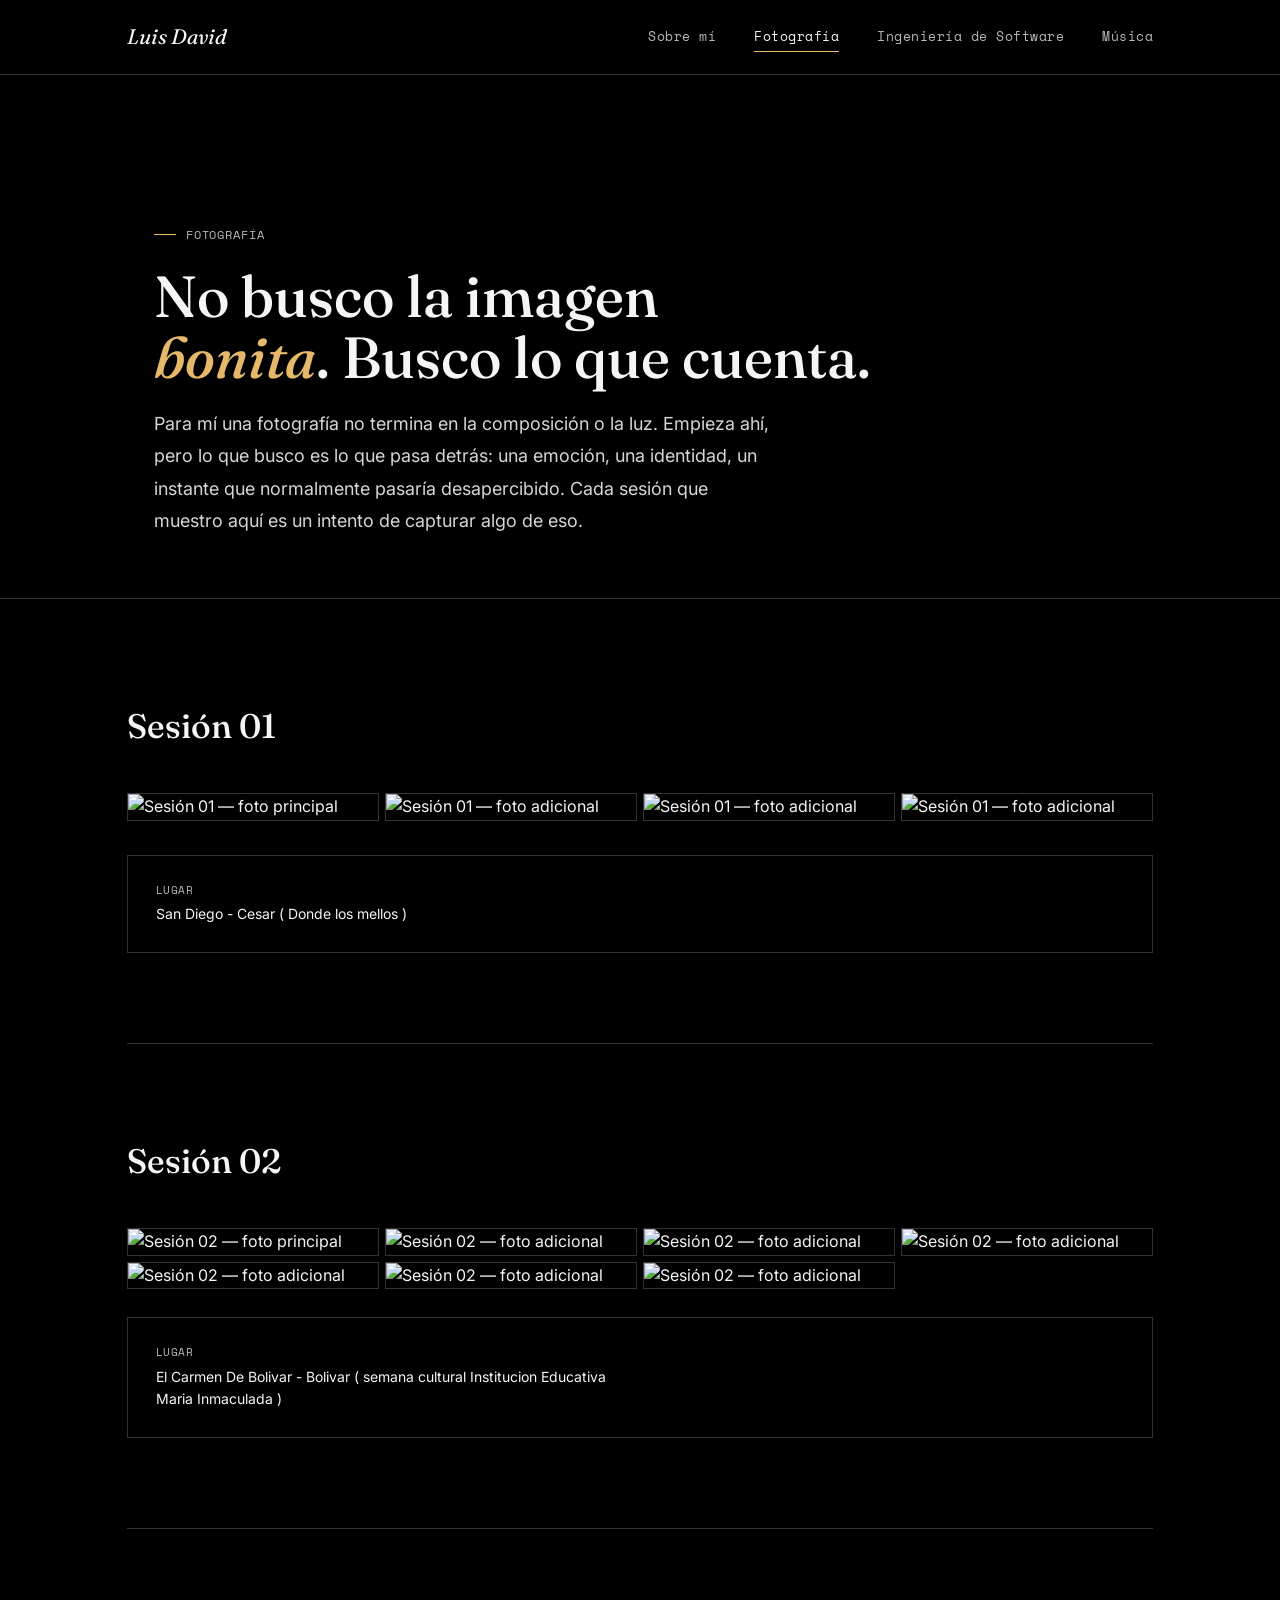
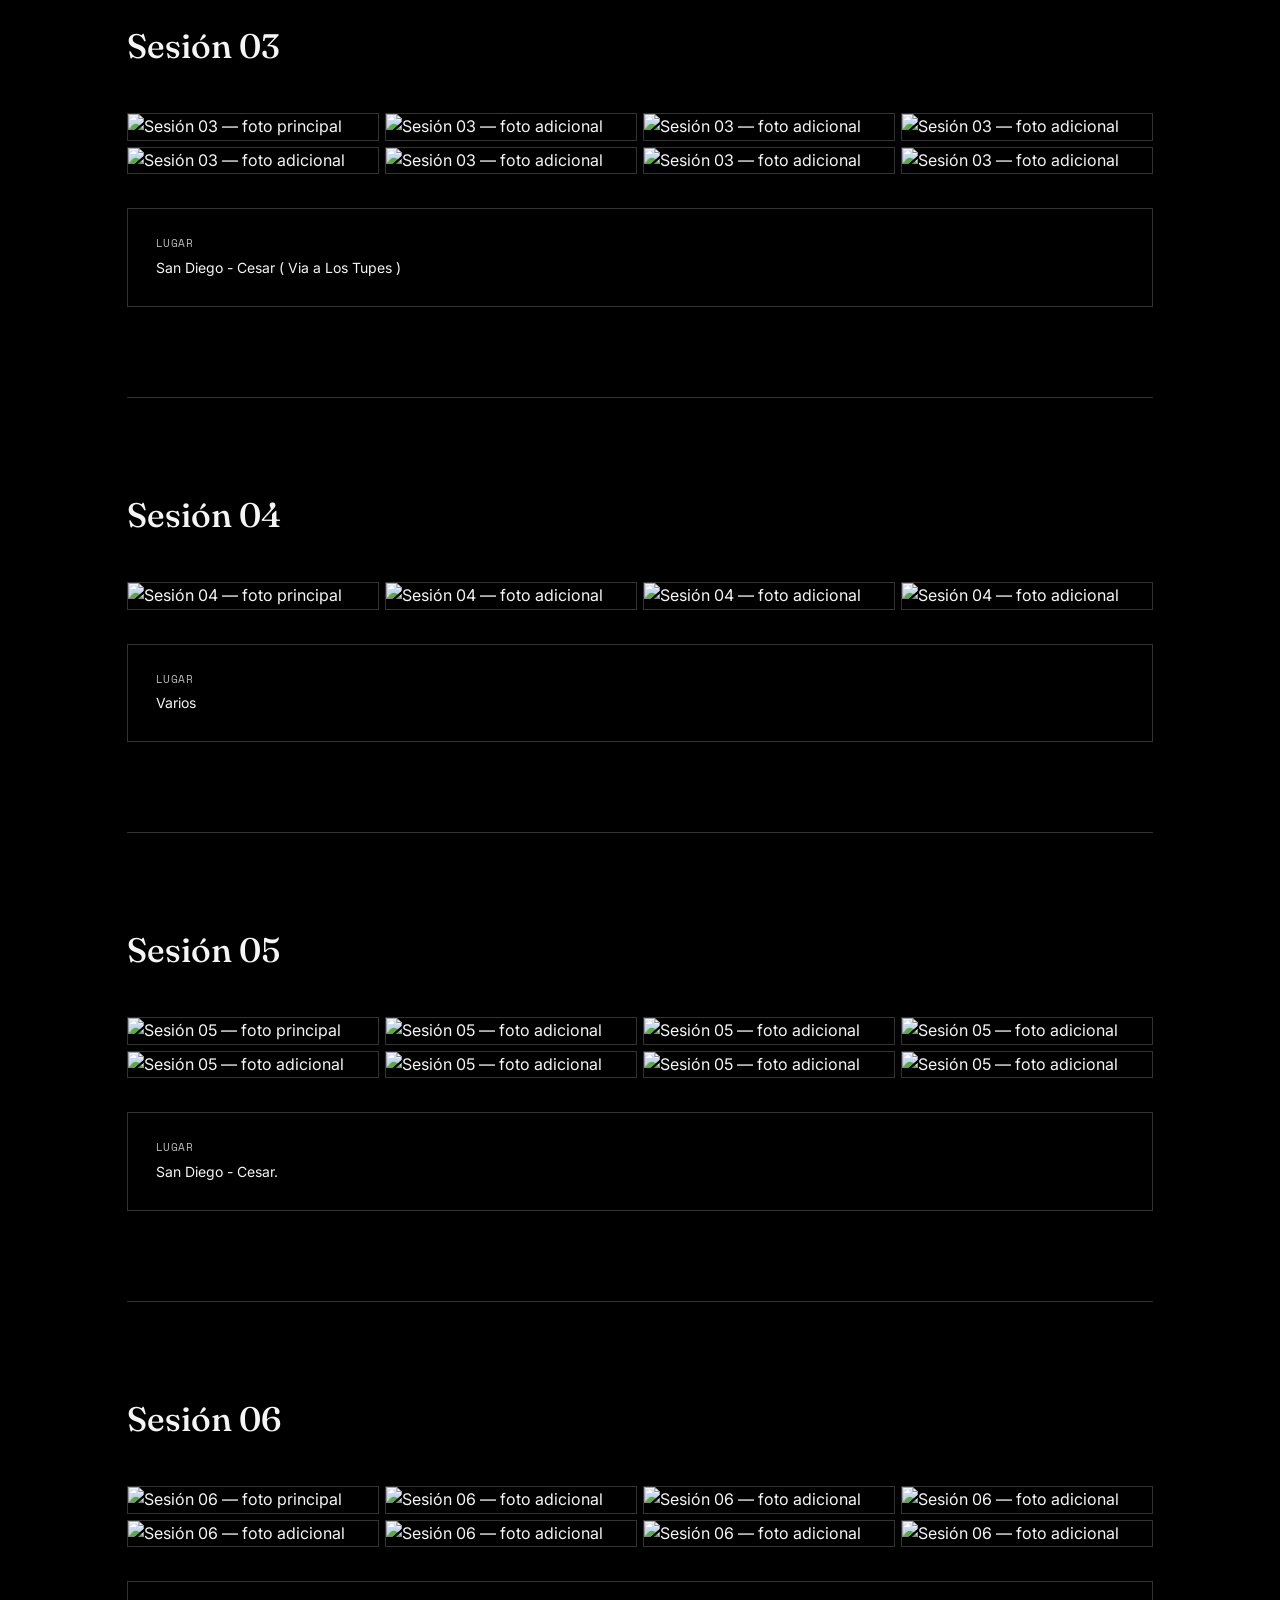
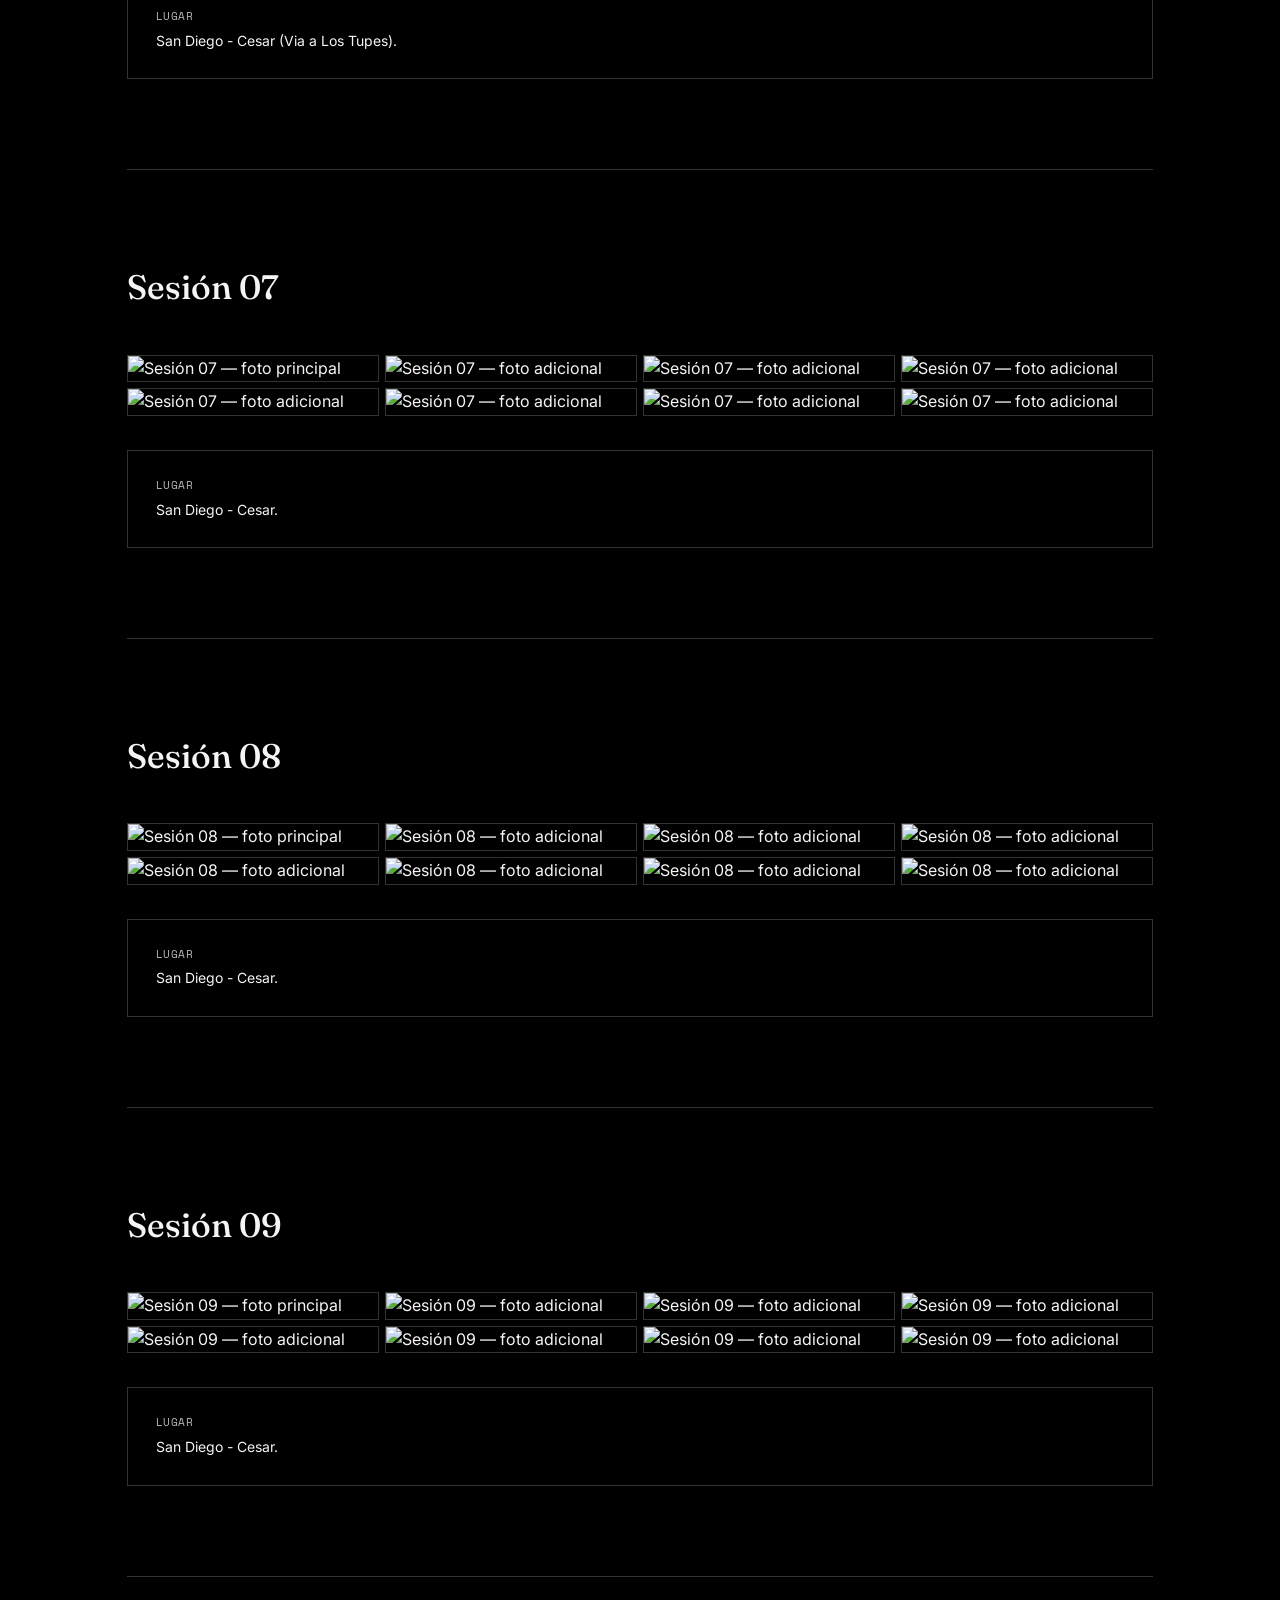
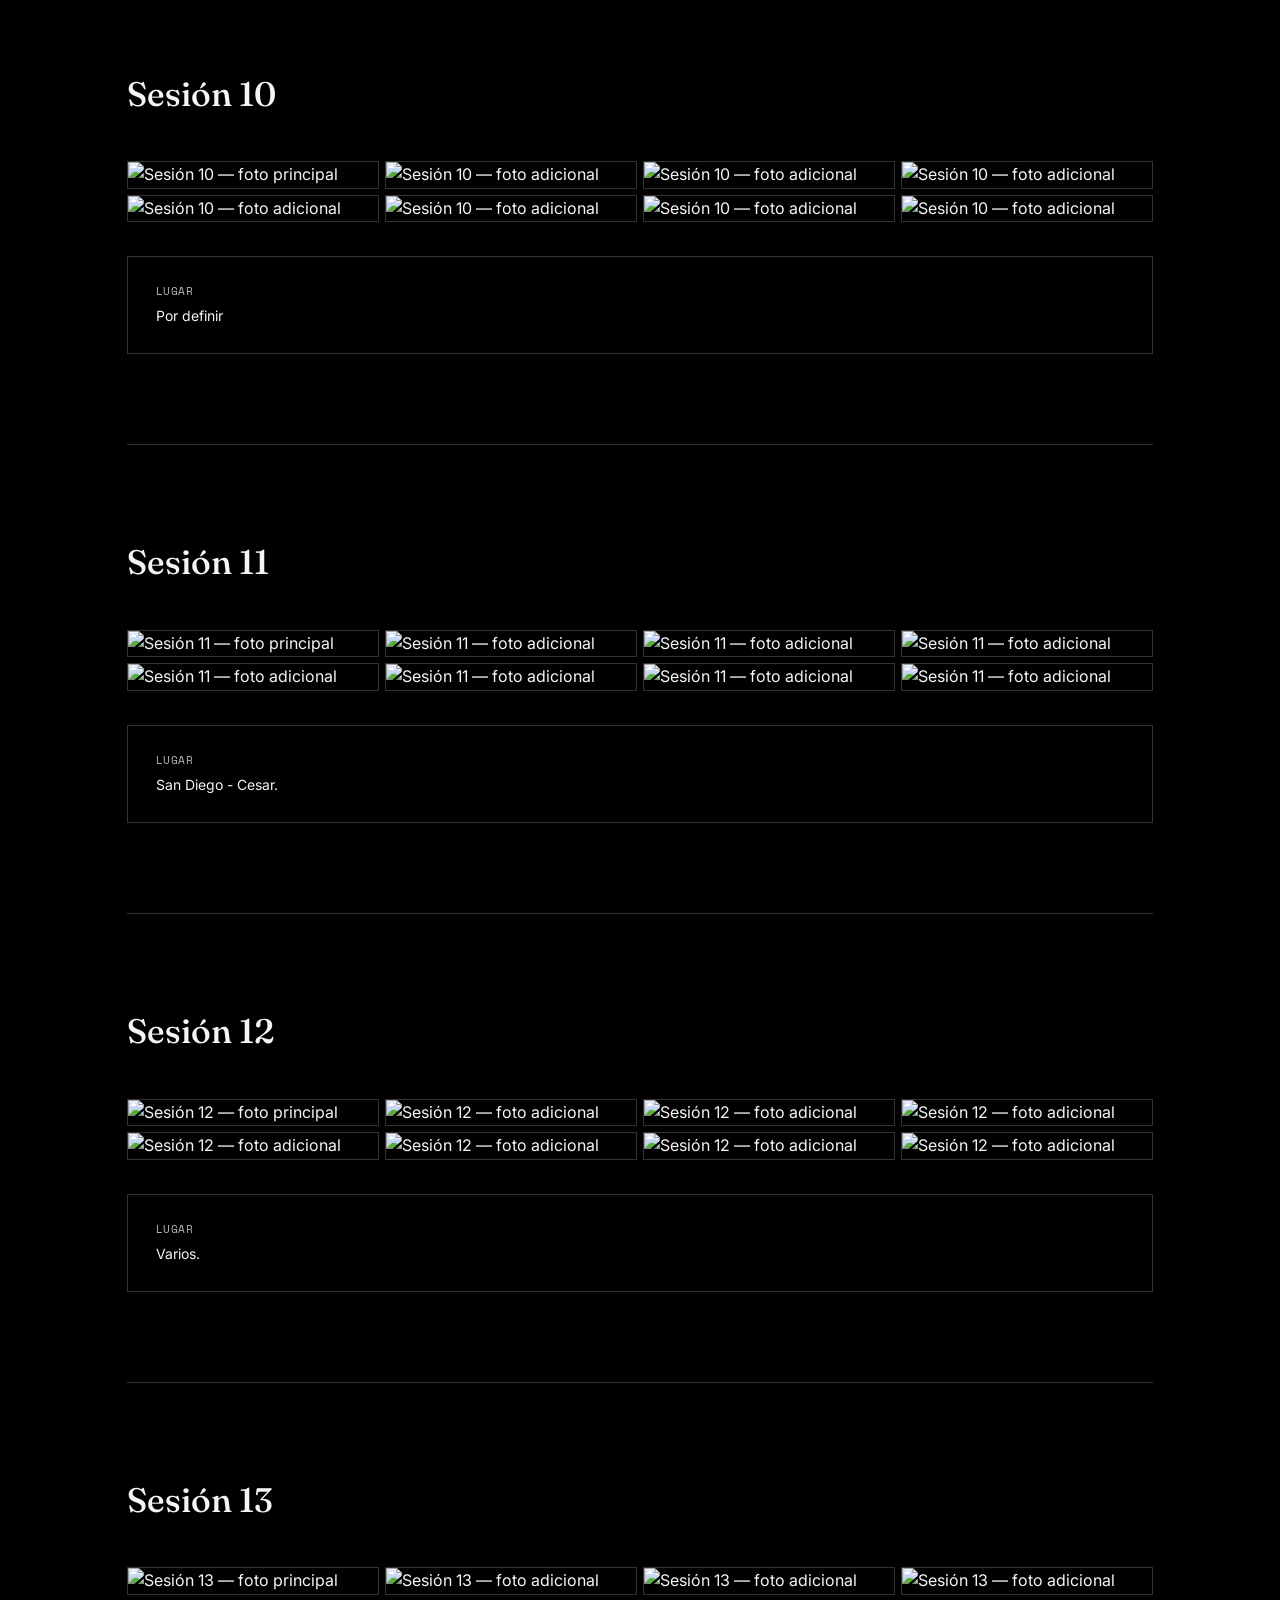
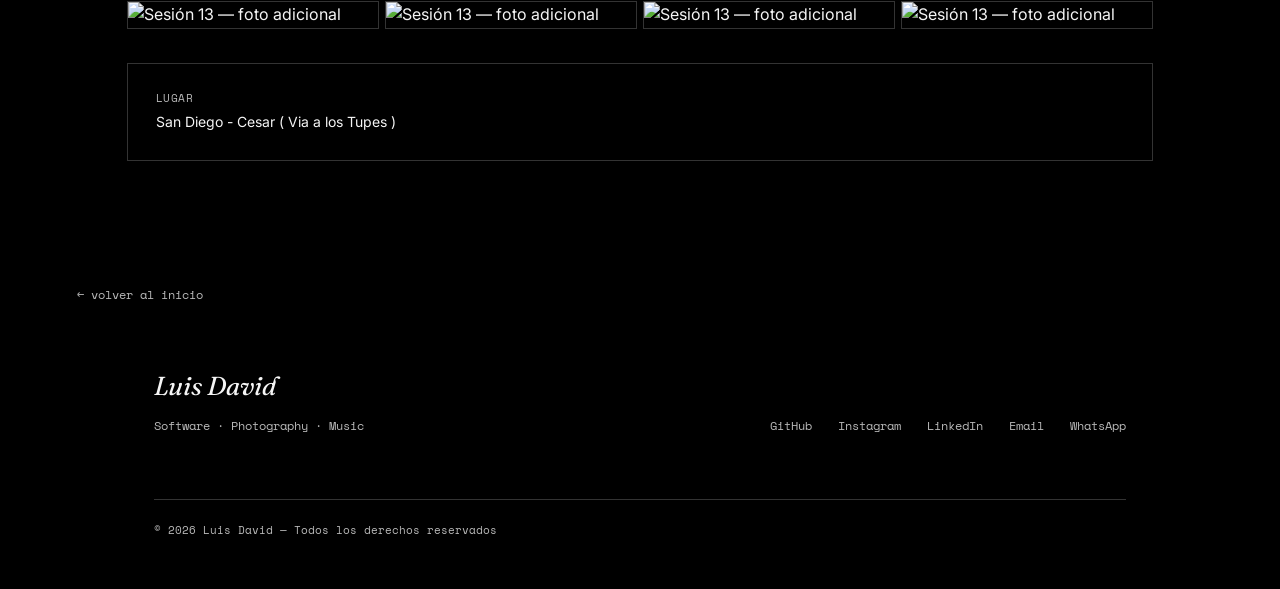
==== pages/fotografia.html @ 8bf021c1 "Add files via upload" ====
<!DOCTYPE html>
<html lang="es">

<head>
  <meta charset="UTF-8">
  <meta name="viewport" content="width=device-width, initial-scale=1.0">
  <title>Fotografía — Luis David</title>
  <link rel="preconnect" href="https://fonts.googleapis.com">
  <link rel="preconnect" href="https://fonts.gstatic.com" crossorigin>
  <link
    href="https://fonts.googleapis.com/css2?family=Fraunces:ital,opsz,wght@0,9..144,400;0,9..144,500;1,9..144,500;1,9..144,600&family=Inter:wght@300;400;500;600&family=Space+Mono:wght@400;700&display=swap"
    rel="stylesheet">
  <link rel="stylesheet" href="../styles/main.css">
</head>

<body>

  <nav class="site-nav">
    <div class="wrap">
      <a href="../index.html" class="brand">Luis David</a>
      <ul class="nav-links">
        <li><a href="sobre-mi.html">Sobre mí</a></li>
        <li><a href="fotografia.html" aria-current="page">Fotografía</a></li>
        <li><a href="ingenieria.html">Ingeniería de Software</a></li>
        <li><a href="musica.html">Música</a></li>
      </ul>
      <button class="nav-toggle" aria-label="Abrir menú" aria-expanded="false">
        <span></span><span></span><span></span>
      </button>
    </div>
  </nav>

  <header class="page-head">
    <div class="wrap">
      <div class="eyebrow">Fotografía</div>
      <h1>No busco la imagen<br><em class="accent">bonita</em>. Busco lo que cuenta.</h1>
      <!-- CAMBIAR TEXTO INTRODUCTORIO si quieres ajustar el tono -->
      <p class="lead">
        Para mí una fotografía no termina en la composición o la luz. Empieza ahí, pero
        lo que busco es lo que pasa detrás: una emoción, una identidad, un instante
        que normalmente pasaría desapercibido. Cada sesión que muestro aquí es un intento
        de capturar algo de eso.
      </p>
    </div>
  </header>

  <section class="wrap" style="padding-top:10px;">

    <div class="session reveal" id="sesion-01">
      <div class="session-head">
        <h3><!-- [CAMBIAR TÍTULO] -->Sesión 01</h3>
      </div>
      <div class="session-media">
        <img src="../assets/fotografia/sesion-01/4.jpg" alt="Sesión 01 — foto principal">
        <img src="../assets/fotografia/sesion-01/1.jpg" alt="Sesión 01 — foto adicional">
        <img src="../assets/fotografia/sesion-01/2.jpg" alt="Sesión 01 — foto adicional">
        <img src="../assets/fotografia/sesion-01/3.jpg" alt="Sesión 01 — foto adicional">

      </div>
      <div class="meta-card">

        <div class="field">
          <div class="k">Lugar</div>
          <div class="v">San Diego - Cesar ( Donde los mellos )</div>
        </div>
        <div class="field full">
          <div class="k">Concepto</div>
          <div class="v">Una propuesta visual que transmite frescura, sabor y una experiencia auténtica. La modelo
            disfruta de una michelada, convirtiendo el producto en el protagonista de un momento espontáneo y lleno de
            actitud. A través de la expresión, la ambientación y los detalles del vaso, se busca despertar el deseo de
            probar, resaltando la textura, el color y la sensación refrescante de la bebida.</div>
        </div>

        <div class="field full">
          <div class="k">Lo que captura</div>
          <div class="v"><!-- [ESCRIBIR AQUÍ QUÉ CAPTURA LA FOTOGRAFÍA] -->Por escribir.</div>
        </div>
      </div>
    </div>

    <!-- SESIÓN 02 -->
    <div class="session reveal" id="sesion-02">
      <div class="session-head">
        <h3><!-- [CAMBIAR TÍTULO] -->Sesión 02</h3>
      </div>
      <div class="session-media">
        <img src="../assets/fotografia/sesion-02/4.jpg" alt="Sesión 02 — foto principal">
        <img src="../assets/fotografia/sesion-02/1.jpg" alt="Sesión 02 — foto adicional">
        <img src="../assets/fotografia/sesion-02/2.jpg" alt="Sesión 02 — foto adicional">
        <img src="../assets/fotografia/sesion-02/3.jpg" alt="Sesión 02 — foto adicional">
        <img src="../assets/fotografia/sesion-02/5.jpg" alt="Sesión 02 — foto adicional">
        <img src="../assets/fotografia/sesion-02/6.jpg" alt="Sesión 02 — foto adicional">
        <img src="../assets/fotografia/sesion-02/7.jpg" alt="Sesión 02 — foto adicional">

      </div>
      <div class="meta-card">
        <div class="field">
          <div class="k">Fecha</div>
          <div class="v">Por definir</div>
        </div>
        <div class="field">
          <div class="k">Lugar</div>
          <div class="v">El Carmen De Bolivar - Bolivar ( semana cultural Institucion Educativa Maria Inmaculada )</div>
        </div>
        <div class="field full">
          <div class="k">Concepto</div>
          <div class="v">Una sesión fotográfica que captura la esencia de una semana cultural, retratando una caminata
            escolar llena de color, tradición, alegría y expresión artística, donde estudiantes y docentes comparten y
            celebran la diversidad cultural a través de sus manifestaciones y actividades.</div>
        </div>
        <div class="field full">
          <div class="k">Descripción</div>
          <div class="v">Por escribir.</div>
        </div>
        <div class="field full">
          <div class="k">Lo que captura</div>
          <div class="v">Por escribir.</div>
        </div>
      </div>
    </div>

    <!-- SESIÓN 03 -->
    <div class="session reveal" id="sesion-03">
      <div class="session-head">
        <h3>Sesión 03</h3>
      </div>
      <div class="session-media">
        <img src="../assets/fotografia/sesion-03/1.jpg" alt="Sesión 03 — foto principal">
        <img src="../assets/fotografia/sesion-03/2.jpg" alt="Sesión 03 — foto adicional">
        <img src="../assets/fotografia/sesion-03/3.jpg" alt="Sesión 03 — foto adicional">
        <img src="../assets/fotografia/sesion-03/4.jpg" alt="Sesión 03 — foto adicional">
        <img src="../assets/fotografia/sesion-03/5.jpg" alt="Sesión 03 — foto adicional">
        <img src="../assets/fotografia/sesion-03/6.jpg" alt="Sesión 03 — foto adicional">
        <img src="../assets/fotografia/sesion-03/7.jpg" alt="Sesión 03 — foto adicional">
        <img src="../assets/fotografia/sesion-03/8.jpg" alt="Sesión 03 — foto adicional">
      </div>
      <div class="meta-card">
        <div class="field">
          <div class="k">Fecha</div>
          <div class="v">Por definir</div>
        </div>
        <div class="field">
          <div class="k">Lugar</div>
          <div class="v">San Diego - Cesar ( Via a Los Tupes )</div>
        </div>
        <div class="field full">
          <div class="k">Concepto</div>
          <div class="v">Una sesión fotográfica que fusiona la esencia urbana con la belleza natural, retratando a un
            modelo con estilo, actitud y autenticidad. A través de poses espontáneas, paisajes y elementos del entorno,
            se busca transmitir personalidad, libertad y un toque de flow.</div>
        </div>
        <div class="field full">
          <div class="k">Descripción</div>
          <div class="v">Por escribir.</div>
        </div>
        <div class="field full">
          <div class="k">Lo que captura</div>
          <div class="v">Por escribir.</div>
        </div>
      </div>
    </div>

    <!-- SESIÓN 04 -->
    <div class="session reveal" id="sesion-04">
      <div class="session-head">
        <h3>Sesión 04</h3>
      </div>
      <div class="session-media">
        <img src="../assets/fotografia/sesion-04/1.jpg" alt="Sesión 04 — foto principal">
        <img src="../assets/fotografia/sesion-04/2.jpg" alt="Sesión 04 — foto adicional">
        <img src="../assets/fotografia/sesion-04/3.jpg" alt="Sesión 04 — foto adicional">
        <img src="../assets/fotografia/sesion-04/4.jpg" alt="Sesión 04 — foto adicional">
      </div>
      <div class="meta-card">
        <div class="field">
          <div class="k">Fecha</div>
          <div class="v">Por definir</div>
        </div>
        <div class="field">
          <div class="k">Lugar</div>
          <div class="v">Varios</div>
        </div>
        <div class="field full">
          <div class="k">Concepto</div>
          <div class="v">Una sesión fotográfica que captura la belleza, ternura y personalidad de los animales,
            resaltando sus expresiones, detalles y conexión con los entornos que los rodean.</div>
        </div>
        <div class="field full">
          <div class="k">Descripción</div>
          <div class="v">Por escribir.</div>
        </div>
        <div class="field full">
          <div class="k">Lo que captura</div>
          <div class="v">Por escribir.</div>
        </div>
      </div>
    </div>

    <!-- SESIÓN 05 -->
    <div class="session reveal" id="sesion-05">
      <div class="session-head">
        <h3>Sesión 05</h3>
      </div>
      <div class="session-media">
        <img src="../assets/fotografia/sesion-05/1.jpg" alt="Sesión 05 — foto principal">
        <img src="../assets/fotografia/sesion-05/2.jpg" alt="Sesión 05 — foto adicional">
        <img src="../assets/fotografia/sesion-05/3.jpg" alt="Sesión 05 — foto adicional">
        <img src="../assets/fotografia/sesion-05/4.jpg" alt="Sesión 05 — foto adicional">
        <img src="../assets/fotografia/sesion-05/5.jpg" alt="Sesión 05 — foto adicional">
        <img src="../assets/fotografia/sesion-05/6.jpg" alt="Sesión 05 — foto adicional">
        <img src="../assets/fotografia/sesion-05/7.jpg" alt="Sesión 05 — foto adicional">
        <img src="../assets/fotografia/sesion-05/8.jpg" alt="Sesión 05 — foto adicional">
      </div>
      <div class="meta-card">
        <div class="field">
          <div class="k">Fecha</div>
          <div class="v">Por definir</div>
        </div>
        <div class="field">
          <div class="k">Lugar</div>
          <div class="v">San Diego - Cesar.</div>
        </div>
        <div class="field full">
          <div class="k">Concepto</div>
          <div class="v">Una sesión fotográfica de modelaje que transmite seguridad, actitud y naturalidad, capturando
            la esencia de la modelo a través de poses, expresiones y diferentes perspectivas.</div>
        </div>
        <div class="field full">
          <div class="k">Descripción</div>
          <div class="v">Por escribir.</div>
        </div>
        <div class="field full">
          <div class="k">Lo que captura</div>
          <div class="v">Por escribir.</div>
        </div>
      </div>
    </div>

    <div class="session reveal" id="sesion-06">
      <div class="session-head">
        <h3>Sesión 06</h3>
      </div>
      <div class="session-media">
        <img src="../assets/fotografia/sesion-06/1.jpg" alt="Sesión 06 — foto principal">
        <img src="../assets/fotografia/sesion-06/2.jpg" alt="Sesión 06 — foto adicional">
        <img src="../assets/fotografia/sesion-06/3.jpg" alt="Sesión 06 — foto adicional">
        <img src="../assets/fotografia/sesion-06/4.jpg" alt="Sesión 06 — foto adicional">
        <img src="../assets/fotografia/sesion-06/5.jpg" alt="Sesión 06 — foto adicional">
        <img src="../assets/fotografia/sesion-06/6.jpg" alt="Sesión 06 — foto adicional">
        <img src="../assets/fotografia/sesion-06/7.jpg" alt="Sesión 06 — foto adicional">
        <img src="../assets/fotografia/sesion-06/8.jpg" alt="Sesión 06 — foto adicional">
      </div>
      <div class="meta-card">
        <div class="field">
          <div class="k">Fecha</div>
          <div class="v">Por definir</div>
        </div>
        <div class="field">
          <div class="k">Lugar</div>
          <div class="v">San Diego - Cesar (Via a Los Tupes).</div>
        </div>
        <div class="field full">
          <div class="k">Concepto</div>
          <div class="v">Una sesión fotográfica de modelaje en un entorno natural, que combina elegancia, espontaneidad
            y actitud. A través de diferentes poses y perspectivas, se captura la personalidad de la modelo en armonía
            con los paisajes y la tranquilidad del entorno.</div>
        </div>
        <div class="field full">
          <div class="k">Descripción</div>
          <div class="v">Por escribir.</div>
        </div>
        <div class="field full">
          <div class="k">Lo que captura</div>
          <div class="v">Por escribir.</div>
        </div>
      </div>
    </div>

    <div class="session reveal" id="sesion-07">
      <div class="session-head">
        <h3>Sesión 07</h3>
      </div>
      <div class="session-media">
        <img src="../assets/fotografia/sesion-07/1.jpg" alt="Sesión 07 — foto principal">
        <img src="../assets/fotografia/sesion-07/2.jpg" alt="Sesión 07 — foto adicional">
        <img src="../assets/fotografia/sesion-07/3.jpg" alt="Sesión 07 — foto adicional">
        <img src="../assets/fotografia/sesion-07/4.jpg" alt="Sesión 07 — foto adicional">
        <img src="../assets/fotografia/sesion-07/5.jpg" alt="Sesión 07 — foto adicional">
        <img src="../assets/fotografia/sesion-07/6.jpg" alt="Sesión 07 — foto adicional">
        <img src="../assets/fotografia/sesion-07/7.jpg" alt="Sesión 07 — foto adicional">
        <img src="../assets/fotografia/sesion-07/8.jpg" alt="Sesión 07 — foto adicional">
      </div>
      <div class="meta-card">
        <div class="field">
          <div class="k">Fecha</div>
          <div class="v">Por definir</div>
        </div>
        <div class="field">
          <div class="k">Lugar</div>
          <div class="v">San Diego - Cesar.</div>
        </div>
        <div class="field full">
          <div class="k">Concepto</div>
          <div class="v">Una sesión fotográfica nocturna que explora la relación entre la luz, las sombras y el
            movimiento urbano. A través de tonos cálidos, contrastes y tomas espontáneas, se busca transmitir una
            atmósfera misteriosa, artística y llena de personalidad.</div>
        </div>
        <div class="field full">
          <div class="k">Descripción</div>
          <div class="v">Por escribir.</div>
        </div>
        <div class="field full">
          <div class="k">Lo que captura</div>
          <div class="v">Por escribir.</div>
        </div>
      </div>
    </div>

    <div class="session reveal" id="sesion-08">
      <div class="session-head">
        <h3>Sesión 08</h3>
      </div>
      <div class="session-media">
        <img src="../assets/fotografia/sesion-08/1.jpg" alt="Sesión 08 — foto principal">
        <img src="../assets/fotografia/sesion-08/2.jpg" alt="Sesión 08 — foto adicional">
        <img src="../assets/fotografia/sesion-08/3.jpg" alt="Sesión 08 — foto adicional">
        <img src="../assets/fotografia/sesion-08/4.jpg" alt="Sesión 08 — foto adicional">
        <img src="../assets/fotografia/sesion-08/5.jpg" alt="Sesión 08 — foto adicional">
        <img src="../assets/fotografia/sesion-08/6.jpg" alt="Sesión 08 — foto adicional">
        <img src="../assets/fotografia/sesion-08/7.jpg" alt="Sesión 08 — foto adicional">
        <img src="../assets/fotografia/sesion-08/8.jpg" alt="Sesión 08 — foto adicional">
      </div>
      <div class="meta-card">
        <div class="field">
          <div class="k">Fecha</div>
          <div class="v">Por definir</div>
        </div>
        <div class="field">
          <div class="k">Lugar</div>
          <div class="v">San Diego - Cesar.</div>
        </div>
        <div class="field full">
          <div class="k">Concepto</div>
          <div class="v">Por escribir.</div>
        </div>
        <div class="field full">
          <div class="k">Descripción</div>
          <div class="v">Por escribir.</div>
        </div>
        <div class="field full">
          <div class="k">Lo que captura</div>
          <div class="v">Por escribir.</div>
        </div>
      </div>
    </div>

    <div class="session reveal" id="sesion-09">
      <div class="session-head">
        <h3>Sesión 09</h3>
      </div>
      <div class="session-media">
        <img src="../assets/fotografia/sesion-09/1.jpg" alt="Sesión 09 — foto principal">
        <img src="../assets/fotografia/sesion-09/2.jpg" alt="Sesión 09 — foto adicional">
        <img src="../assets/fotografia/sesion-09/3.jpg" alt="Sesión 09 — foto adicional">
        <img src="../assets/fotografia/sesion-09/4.jpg" alt="Sesión 09 — foto adicional">
        <img src="../assets/fotografia/sesion-09/5.jpg" alt="Sesión 09 — foto adicional">
        <img src="../assets/fotografia/sesion-09/6.jpg" alt="Sesión 09 — foto adicional">
        <img src="../assets/fotografia/sesion-09/7.jpg" alt="Sesión 09 — foto adicional">
        <img src="../assets/fotografia/sesion-09/8.jpg" alt="Sesión 09 — foto adicional">
      </div>
      <div class="meta-card">
        <div class="field">
          <div class="k">Fecha</div>
          <div class="v">Por definir</div>
        </div>
        <div class="field">
          <div class="k">Lugar</div>
          <div class="v">San Diego - Cesar.</div>
        </div>
        <div class="field full">
          <div class="k">Concepto</div>
          <div class="v">Por escribir.</div>
        </div>
        <div class="field full">
          <div class="k">Descripción</div>
          <div class="v">Por escribir.</div>
        </div>
        <div class="field full">
          <div class="k">Lo que captura</div>
          <div class="v">Por escribir.</div>
        </div>
      </div>
    </div>

    <div class="session reveal" id="sesion-10">
      <div class="session-head">
        <h3>Sesión 10</h3>
      </div>
      <div class="session-media">
        <img src="../assets/fotografia/sesion-10/1.jpg" alt="Sesión 10 — foto principal">
        <img src="../assets/fotografia/sesion-10/2.jpg" alt="Sesión 10 — foto adicional">
        <img src="../assets/fotografia/sesion-10/3.jpg" alt="Sesión 10 — foto adicional">
        <img src="../assets/fotografia/sesion-10/4.jpg" alt="Sesión 10 — foto adicional">
        <img src="../assets/fotografia/sesion-10/5.jpg" alt="Sesión 10 — foto adicional">
        <img src="../assets/fotografia/sesion-10/6.jpg" alt="Sesión 10 — foto adicional">
        <img src="../assets/fotografia/sesion-10/7.jpg" alt="Sesión 10 — foto adicional">
        <img src="../assets/fotografia/sesion-10/8.jpg" alt="Sesión 10 — foto adicional">
      </div>
      <div class="meta-card">
        <div class="field">
          <div class="k">Fecha</div>
          <div class="v">Por definir</div>
        </div>
        <div class="field">
          <div class="k">Lugar</div>
          <div class="v">Por definir</div>
        </div>
        <div class="field full">
          <div class="k">Concepto</div>
          <div class="v">Por escribir.</div>
        </div>
        <div class="field full">
          <div class="k">Descripción</div>
          <div class="v">Por escribir.</div>
        </div>
        <div class="field full">
          <div class="k">Lo que captura</div>
          <div class="v">Por escribir.</div>
        </div>
      </div>
    </div>

    <div class="session reveal" id="sesion-11">
      <div class="session-head">
        <h3>Sesión 11</h3>
      </div>
      <div class="session-media">
        <img src="../assets/fotografia/sesion-11/1.jpg" alt="Sesión 11 — foto principal">
        <img src="../assets/fotografia/sesion-11/2.jpg" alt="Sesión 11 — foto adicional">
        <img src="../assets/fotografia/sesion-11/3.jpg" alt="Sesión 11 — foto adicional">
        <img src="../assets/fotografia/sesion-11/4.jpg" alt="Sesión 11 — foto adicional">
        <img src="../assets/fotografia/sesion-11/5.jpg" alt="Sesión 11 — foto adicional">
        <img src="../assets/fotografia/sesion-11/6.jpg" alt="Sesión 11 — foto adicional">
        <img src="../assets/fotografia/sesion-11/7.jpg" alt="Sesión 11 — foto adicional">
        <img src="../assets/fotografia/sesion-11/8.jpg" alt="Sesión 11 — foto adicional">
      </div>
      <div class="meta-card">
        <div class="field">
          <div class="k">Fecha</div>
          <div class="v">Por definir</div>
        </div>
        <div class="field">
          <div class="k">Lugar</div>
          <div class="v">San Diego - Cesar.</div>
        </div>
        <div class="field full">
          <div class="k">Concepto</div>
          <div class="v">Por escribir.</div>
        </div>
        <div class="field full">
          <div class="k">Descripción</div>
          <div class="v">Por escribir.</div>
        </div>
        <div class="field full">
          <div class="k">Lo que captura</div>
          <div class="v">Por escribir.</div>
        </div>
      </div>
    </div>

    <div class="session reveal" id="sesion-12">
      <div class="session-head">
        <h3>Sesión 12</h3>
      </div>
      <div class="session-media">
        <img src="../assets/fotografia/sesion-12/1.jpg" alt="Sesión 12 — foto principal">
        <img src="../assets/fotografia/sesion-12/2.jpg" alt="Sesión 12 — foto adicional">
        <img src="../assets/fotografia/sesion-12/3.jpg" alt="Sesión 12 — foto adicional">
        <img src="../assets/fotografia/sesion-12/4.jpg" alt="Sesión 12 — foto adicional">
        <img src="../assets/fotografia/sesion-12/5.jpg" alt="Sesión 12 — foto adicional">
        <img src="../assets/fotografia/sesion-12/6.jpg" alt="Sesión 12 — foto adicional">
        <img src="../assets/fotografia/sesion-12/7.jpg" alt="Sesión 12 — foto adicional">
        <img src="../assets/fotografia/sesion-12/8.jpg" alt="Sesión 12 — foto adicional">
      </div>
      <div class="meta-card">
        <div class="field">
          <div class="k">Fecha</div>
          <div class="v">Por definir</div>
        </div>
        <div class="field">
          <div class="k">Lugar</div>
          <div class="v">Varios.</div>
        </div>
        <div class="field full">
          <div class="k">Concepto</div>
          <div class="v">Por escribir.</div>
        </div>
        <div class="field full">
          <div class="k">Descripción</div>
          <div class="v">Por escribir.</div>
        </div>
        <div class="field full">
          <div class="k">Lo que captura</div>
          <div class="v">Por escribir.</div>
        </div>
      </div>
    </div>

    <div class="session reveal" id="sesion-13">
      <div class="session-head">
        <h3>Sesión 13</h3>
      </div>
      <div class="session-media">
        <img src="../assets/fotografia/sesion-13/1.jpeg" alt="Sesión 13 — foto principal">
        <img src="../assets/fotografia/sesion-13/2.jpeg" alt="Sesión 13 — foto adicional">
        <img src="../assets/fotografia/sesion-13/3.jpeg" alt="Sesión 13 — foto adicional">
        <img src="../assets/fotografia/sesion-13/4.jpeg" alt="Sesión 13 — foto adicional">
        <img src="../assets/fotografia/sesion-13/5.jpeg" alt="Sesión 13 — foto adicional">
        <img src="../assets/fotografia/sesion-13/6.jpeg" alt="Sesión 13 — foto adicional">
        <img src="../assets/fotografia/sesion-13/7.jpeg" alt="Sesión 13 — foto adicional">
        <img src="../assets/fotografia/sesion-13/8.jpeg" alt="Sesión 13 — foto adicional">
      </div>
      <div class="meta-card">
        <div class="field">
          <div class="k">Fecha</div>
          <div class="v">Por definir</div>
        </div>
        <div class="field">
          <div class="k">Lugar</div>
          <div class="v">San Diego - Cesar ( Via a los Tupes )
          </div>
        </div>
        <div class="field full">
          <div class="k">Concepto</div>
          <div class="v">Por escribir.</div>
        </div>
        <div class="field full">
          <div class="k">Descripción</div>
          <div class="v">Por escribir.</div>
        </div>
        <div class="field full">
          <div class="k">Lo que captura</div>
          <div class="v">Por escribir.</div>
        </div>
      </div>
    </div>

  </section>

  <a class="wrap back-home" href="../index.html">&larr; volver al inicio</a>

  <footer class="site-footer">
    <div class="wrap">
      <div class="footer-brand">
        <div class="brand">Luis David</div>
        <p>Software · Photography · Music</p>
      </div>
      <ul class="footer-links">
        <li><a href="#" target="_blank" rel="noopener">GitHub</a></li>
        <li><a href="#" target="_blank" rel="noopener">Instagram</a></li>
        <li><a href="#" target="_blank" rel="noopener">LinkedIn</a></li>
        <li><a href="mailto:tu-correo@ejemplo.com">Email</a></li>
        <li><a href="#" target="_blank" rel="noopener">WhatsApp</a></li>
      </ul>
      <div class="footer-note">© 2026 Luis David — Todos los derechos reservados</div>
    </div>
  </footer>

  <script src="../js/main.js"></script>
</body>

</html>
---- styles/main.css ----
/* =========================================================================
   LUIS DAVID — PORTAFOLIO PROFESIONAL
   Hoja de estilos principal.

   SISTEMA DE DISEÑO
   ------------------
   Color:
     --paper   fondo principal (blanco cálido)
     --ink     texto principal
     --muted   texto secundario
     --indigo  acento frío — ingeniería / enlaces
     --brass   acento cálido — firma / detalles personales
     --line    líneas y bordes sutiles

   Tipografía:
     --font-display  "Fraunces"     — el nombre, titulares grandes
     --font-body      "Inter"       — texto de lectura
     --font-mono      "Space Mono"  — metadatos, etiquetas, ficha técnica

   Si quieres cambiar los colores o tipografías de todo el sitio,
   solo tienes que editar las variables aquí abajo, en :root.
   ========================================================================= */

:root {
  --paper:  #000000;
  --paper-2:#151515;
  --ink:    #f5f5f5;
  --muted:  #b8b8b8;
  --indigo: #8fb3ff;
  --brass:  #e6b86a;
  --line:   rgba(255, 255, 255, 0.2);

  --font-display: 'Fraunces', serif;
  --font-body: 'Inter', sans-serif;
  --font-mono: 'Space Mono', monospace;

  --maxw: 1180px;
  --gutter: 6vw;
}

/* ---------- Reset básico ---------- */
* { margin: 0; padding: 0; box-sizing: border-box; }
html { scroll-behavior: smooth; }
body {
  background: var(--paper);
  color: var(--ink);
  font-family: var(--font-body);
  font-weight: 400;
  line-height: 1.6;
  -webkit-font-smoothing: antialiased;
}
img { max-width: 100%; display: block; }
a { color: inherit; text-decoration: none; }
ul { list-style: none; }
::selection { background: var(--brass); color: var(--paper); }

/* Foco de teclado visible — accesibilidad */
a:focus-visible, button:focus-visible, input:focus-visible, textarea:focus-visible {
  outline: 2px solid var(--indigo);
  outline-offset: 3px;
}

/* Respeta "reducir movimiento" del sistema operativo */
@media (prefers-reduced-motion: reduce) {
  * { animation-duration: 0.01ms !important; animation-iteration-count: 1 !important; transition-duration: 0.01ms !important; scroll-behavior: auto !important; }
}

/* ---------- Utilidades de layout ---------- */
.wrap {
  max-width: var(--maxw);
  margin: 0 auto;
  padding: 0 var(--gutter);
}
.section {
  padding: 96px 0;
  border-bottom: 1px solid var(--line);
}
.section:last-of-type { border-bottom: none; }

/* ---------- Eyebrow / etiqueta de sección ---------- */
.eyebrow {
  font-family: var(--font-mono);
  font-size: 12px;
  letter-spacing: 0.08em;
  text-transform: uppercase;
  color: var(--muted);
  display: flex;
  align-items: center;
  gap: 10px;
  margin-bottom: 22px;
}
.eyebrow::before {
  content: '';
  width: 22px;
  height: 1px;
  background: var(--brass);
}

/* ---------- Tipografía ---------- */
h1, h2, h3 { font-family: var(--font-display); font-weight: 500; color: var(--ink); }
h1 { font-size: clamp(40px, 6vw, 76px); line-height: 1.05; }
h2 { font-size: clamp(28px, 3.6vw, 44px); line-height: 1.15; margin-bottom: 24px; }
h3 { font-size: 22px; margin-bottom: 10px; }
p.lead {
  font-size: 18px;
  color: #d6d6d6;
  max-width: 620px;
  line-height: 1.8;
}
p.lead + p.lead { margin-top: 16px; }
em.accent { font-style: italic; color: var(--brass); font-family: var(--font-display); }

/* ---------- Navegación ---------- */
.site-nav {
  position: sticky;
  top: 0;
  z-index: 50;
  background: rgba(0, 0, 0, 0.88);
  backdrop-filter: blur(6px);
  border-bottom: 1px solid var(--line);
}
.site-nav .wrap {
  display: flex;
  align-items: center;
  justify-content: space-between;
  height: 74px;
}
.brand {
  font-family: var(--font-display);
  font-style: italic;
  font-size: 21px;
  color: var(--ink);
}
.nav-links {
  display: flex;
  gap: 38px;
  font-family: var(--font-mono);
  font-size: 12.5px;
  letter-spacing: 0.04em;
}
.nav-links a {
  position: relative;
  color: var(--muted);
  transition: color .25s ease;
}
.nav-links a::after {
  content: '';
  position: absolute;
  left: 0; bottom: -6px;
  width: 100%; height: 1px;
  background: var(--brass);
  transform: scaleX(0);
  transform-origin: left;
  transition: transform .3s ease;
}
.nav-links a:hover,
.nav-links a[aria-current="page"] { color: var(--ink); }
.nav-links a:hover::after,
.nav-links a[aria-current="page"]::after { transform: scaleX(1); }

.construction-overlay {
  position: fixed;
  inset: 74px 0 0;
  z-index: 40;
  display: grid;
  place-items: center;
  padding: 32px var(--gutter);
  background: rgba(0, 0, 0, 0.48);
  backdrop-filter: blur(8px);
  -webkit-backdrop-filter: blur(8px);
  text-align: center;
}
.construction-overlay h1 {
  max-width: 900px;
  font-size: clamp(48px, 9vw, 104px);
  line-height: 1.08;
}

.nav-toggle {
  display: none;
  flex-direction: column;
  gap: 5px;
  background: none;
  border: none;
  cursor: pointer;
  padding: 8px;
}
.nav-toggle span { width: 22px; height: 1px; background: var(--ink); }

@media (max-width: 760px) {
  .nav-links {
    position: fixed;
    inset: 74px 0 0 0;
    background: var(--paper);
    flex-direction: column;
    gap: 0;
    padding: 10px var(--gutter);
    transform: translateY(-8px);
    opacity: 0;
    pointer-events: none;
    transition: opacity .25s ease, transform .25s ease;
  }
  .nav-links.is-open {
    opacity: 1;
    pointer-events: auto;
    transform: translateY(0);
  }
  .nav-links a {
    display: block;
    padding: 16px 0;
    border-bottom: 1px solid var(--line);
    font-size: 14px;
  }
  .nav-toggle { display: flex; }
}

/* ---------- Hero (página de inicio) ---------- */
.hero {
  min-height: calc(100vh - 74px);
  display: flex;
  flex-direction: column;
  justify-content: center;
  align-items: flex-start;
  padding: 60px var(--gutter);
}
.hero .eyebrow { margin-bottom: 30px; }
.hero-name {
  font-family: var(--font-display);
  font-style: italic;
  font-weight: 500;
  font-size: clamp(56px, 11vw, 148px);
  line-height: 0.95;
  letter-spacing: -0.01em;
}
.hero-role {
  margin-top: 22px;
  font-family: var(--font-mono);
  font-size: 13px;
  letter-spacing: 0.05em;
  color: var(--muted);
}
.hero-role span { color: var(--brass); margin: 0 10px; }
.hero-tag {
  margin-top: 30px;
  font-size: 18px;
  color: #d6d6d6;
  max-width: 520px;
}

.reveal {
  opacity: 0;
  transform: translateY(18px);
  transition: opacity .7s ease, transform .7s ease;
}
.reveal.is-visible { opacity: 1; transform: translateY(0); }

/* ---------- Página / cabecera secundaria ---------- */
.page-head {
  padding: 150px var(--gutter) 60px;
  border-bottom: 1px solid var(--line);
}
.page-head h1 { font-size: clamp(36px, 5vw, 58px); }
.page-head p.lead { margin-top: 20px; }

.back-home {
  display: inline-flex;
  align-items: center;
  gap: 8px;
  font-family: var(--font-mono);
  font-size: 12px;
  color: var(--muted);
  margin-top: 34px;
  transition: color .2s ease;
}
.back-home:hover { color: var(--indigo); }

/* ---------- Sobre mí ---------- */
.about-grid {
  display: grid;
  grid-template-columns: 0.85fr 1.15fr;
  gap: 70px;
  align-items: start;
}
.about-photo {
  border: 1px solid var(--line);
  padding: 10px;
}
.about-photo figcaption {
  font-family: var(--font-mono);
  font-size: 11px;
  color: var(--muted);
  margin-top: 10px;
}
.lens-triptych {
  display: grid;
  grid-template-columns: repeat(3, 1fr);
  gap: 30px;
  margin-top: 60px;
}
.lens-triptych .lens .eyebrow { margin-bottom: 12px; }
.lens-triptych .lens p { color: var(--muted); font-size: 15px; }

@media (max-width: 860px) {
  .about-grid { grid-template-columns: 1fr; }
  .lens-triptych { grid-template-columns: 1fr; gap: 34px; }
}

/* ---------- Fotografía: sesiones ---------- */
.session {
  padding: 90px 0;
  border-bottom: 1px solid var(--line);
}
.session:last-child { border-bottom: none; }
.session-head {
  display: flex;
  justify-content: space-between;
  align-items: flex-end;
  flex-wrap: wrap;
  gap: 20px;
  margin-bottom: 40px;
}
.session-head h3 {
  font-family: var(--font-display);
  font-size: clamp(24px, 3vw, 34px);
  margin-bottom: 0;
}
.session-media {
  column-count: 4;
  column-gap: 6px;
}
.session-media img {
  display: block;
  width: 100%;
  height: auto;
  margin: 0 0 6px;
  break-inside: avoid;
  border: 1px solid var(--line);
  cursor: pointer;
  transition: opacity .25s ease, transform .25s ease;
}
.session-media img:hover { opacity: .86; transform: scale(.99); }

.meta-card {
  margin-top: 28px;
  border: 1px solid var(--line);
  padding: 26px 28px;
  font-family: var(--font-mono);
  font-size: 12.5px;
  display: grid;
  grid-template-columns: repeat(2, 1fr);
  gap: 16px 34px;
}
.meta-card .field .k {
  color: var(--muted);
  letter-spacing: 0.05em;
  text-transform: uppercase;
  font-size: 10.5px;
  margin-bottom: 5px;
}
.meta-card .field .v { color: var(--ink); font-family: var(--font-body); font-size: 14px; }
.meta-card .field.full { grid-column: 1 / -1; }

@media (max-width: 760px) {
  .session-media { column-count: 3; }
  .meta-card { grid-template-columns: 1fr; }
}

@media (max-width: 480px) {
  .session-media { column-count: 2; }
}

/* ---------- Visor de fotografías ---------- */
.lightbox[hidden] { display: none; }
.lightbox {
  position: fixed;
  inset: 0;
  z-index: 100;
  display: grid;
  grid-template-columns: minmax(0, 1fr) minmax(180px, 260px);
  align-items: center;
  gap: 28px;
  padding: 48px 7vw;
  background: rgba(0, 0, 0, .94);
  opacity: 0;
  animation: lightbox-in .25s ease forwards;
}
.lightbox-figure {
  display: flex;
  align-items: center;
  justify-content: center;
  min-width: 0;
  min-height: 0;
  height: 100%;
}
.lightbox-image {
  display: block;
  max-width: 100%;
  max-height: 88vh;
  width: auto;
  height: auto;
  object-fit: contain;
  transform: scale(.97);
  animation: lightbox-image-in .25s ease forwards;
}
.lightbox-info {
  align-self: end;
  padding: 22px 0;
  color: var(--ink);
}
.lightbox-info dl { display: grid; gap: 12px; }
.lightbox-info dt {
  color: var(--brass);
  font-family: var(--font-mono);
  font-size: 10px;
  letter-spacing: .08em;
  text-transform: uppercase;
}
.lightbox-info dd {
  margin: 2px 0 0;
  color: var(--muted);
  font-size: 13px;
}
.lightbox-counter {
  position: absolute;
  bottom: 22px;
  left: 50%;
  color: var(--muted);
  font-family: var(--font-mono);
  font-size: 11px;
  letter-spacing: .08em;
  transform: translateX(-50%);
}
.lightbox-close,
.lightbox-control {
  position: absolute;
  border: 1px solid var(--line);
  background: rgba(0, 0, 0, .55);
  color: var(--ink);
  cursor: pointer;
}
.lightbox-close {
  top: 20px;
  right: 24px;
  padding: 7px 11px;
  font-family: var(--font-mono);
  font-size: 18px;
  line-height: 1;
}
.lightbox-control {
  top: 50%;
  width: 42px;
  height: 42px;
  font-size: 22px;
  transform: translateY(-50%);
}
.lightbox-control.previous { left: 22px; }
.lightbox-control.next { right: 22px; }
.lightbox-close:hover,
.lightbox-control:hover { background: var(--brass); color: var(--paper); }
@keyframes lightbox-in { to { opacity: 1; } }
@keyframes lightbox-image-in { to { transform: scale(1); } }

@media (max-width: 760px) {
  .lightbox {
    display: flex;
    flex-direction: column;
    justify-content: center;
    gap: 12px;
    padding: 58px 38px 28px;
  }
  .lightbox-figure { height: auto; max-height: 66vh; }
  .lightbox-image { max-height: 66vh; }
  .lightbox-info { align-self: stretch; padding: 0 8px; }
  .lightbox-info dl { grid-template-columns: repeat(2, 1fr); gap: 8px 14px; }
  .lightbox-info dd { font-size: 12px; }
  .lightbox-control.previous { left: 8px; }
  .lightbox-control.next { right: 8px; }
}

/* ---------- Ingeniería: proyectos ---------- */
.project-grid {
  display: grid;
  grid-template-columns: repeat(2, 1fr);
  gap: 1px;
  background: var(--line);
  border: 1px solid var(--line);
  margin-top: 20px;
}
.project-card {
  background: var(--paper);
  padding: 34px;
  transition: background .3s ease;
}
.project-card:hover { background: var(--paper-2); }
.project-card img { border: 1px solid var(--line); margin-bottom: 22px; }
.project-card .status {
  display: inline-block;
  font-family: var(--font-mono);
  font-size: 10.5px;
  letter-spacing: 0.05em;
  text-transform: uppercase;
  color: var(--indigo);
  border: 1px solid var(--indigo);
  padding: 3px 9px;
  margin-bottom: 14px;
}
.project-card p { color: var(--muted); font-size: 14.5px; margin-bottom: 16px; }
.tech-list {
  display: flex;
  flex-wrap: wrap;
  gap: 8px;
  margin-bottom: 20px;
}
.tech-list span {
  font-family: var(--font-mono);
  font-size: 10.5px;
  color: var(--muted);
  border: 1px solid var(--line);
  padding: 4px 10px;
  border-radius: 100px;
}
.project-links { display: flex; gap: 22px; }
.project-links a {
  font-family: var(--font-mono);
  font-size: 12px;
  border-bottom: 1px solid var(--ink);
  padding-bottom: 2px;
}
.project-links a:hover { color: var(--indigo); border-color: var(--indigo); }

@media (max-width: 760px) {
  .project-grid { grid-template-columns: 1fr; }
}

/* ---------- Música: categorías ---------- */
.music-grid {
  display: grid;
  grid-template-columns: repeat(2, 1fr);
  gap: 40px;
  margin-top: 20px;
}
.music-card {
  border: 1px solid var(--line);
  padding: 32px;
}
.music-card .eyebrow { margin-bottom: 16px; }
.music-card p { color: var(--muted); font-size: 14.5px; margin-bottom: 18px; }
.music-card .slot {
  border: 1px dashed var(--line);
  padding: 16px 18px;
  font-family: var(--font-mono);
  font-size: 11.5px;
  color: var(--muted);
}
@media (max-width: 760px) {
  .music-grid { grid-template-columns: 1fr; }
}

/* ---------- Footer ---------- */
.site-footer {
  padding: 60px var(--gutter) 50px;
}
.site-footer .wrap {
  display: flex;
  justify-content: space-between;
  align-items: flex-end;
  flex-wrap: wrap;
  gap: 30px;
}
.footer-brand .brand { font-size: 26px; }
.footer-brand p {
  font-family: var(--font-mono);
  font-size: 12px;
  color: var(--muted);
  margin-top: 8px;
}
.footer-links {
  display: flex;
  gap: 26px;
  flex-wrap: wrap;
  font-family: var(--font-mono);
  font-size: 12px;
}
.footer-links a { color: var(--muted); border-bottom: 1px solid transparent; }
.footer-links a:hover { color: var(--indigo); border-color: var(--indigo); }
.footer-note {
  width: 100%;
  font-family: var(--font-mono);
  font-size: 10.5px;
  color: var(--muted);
  margin-top: 34px;
  border-top: 1px solid var(--line);
  padding-top: 22px;
}

/* ---------- Botón genérico ---------- */
.btn {
  display: inline-flex;
  align-items: center;
  gap: 10px;
  font-family: var(--font-mono);
  font-size: 12.5px;
  border: 1px solid var(--ink);
  padding: 13px 22px;
  transition: background .25s ease, color .25s ease;
}
.btn:hover { background: var(--ink); color: var(--paper); }
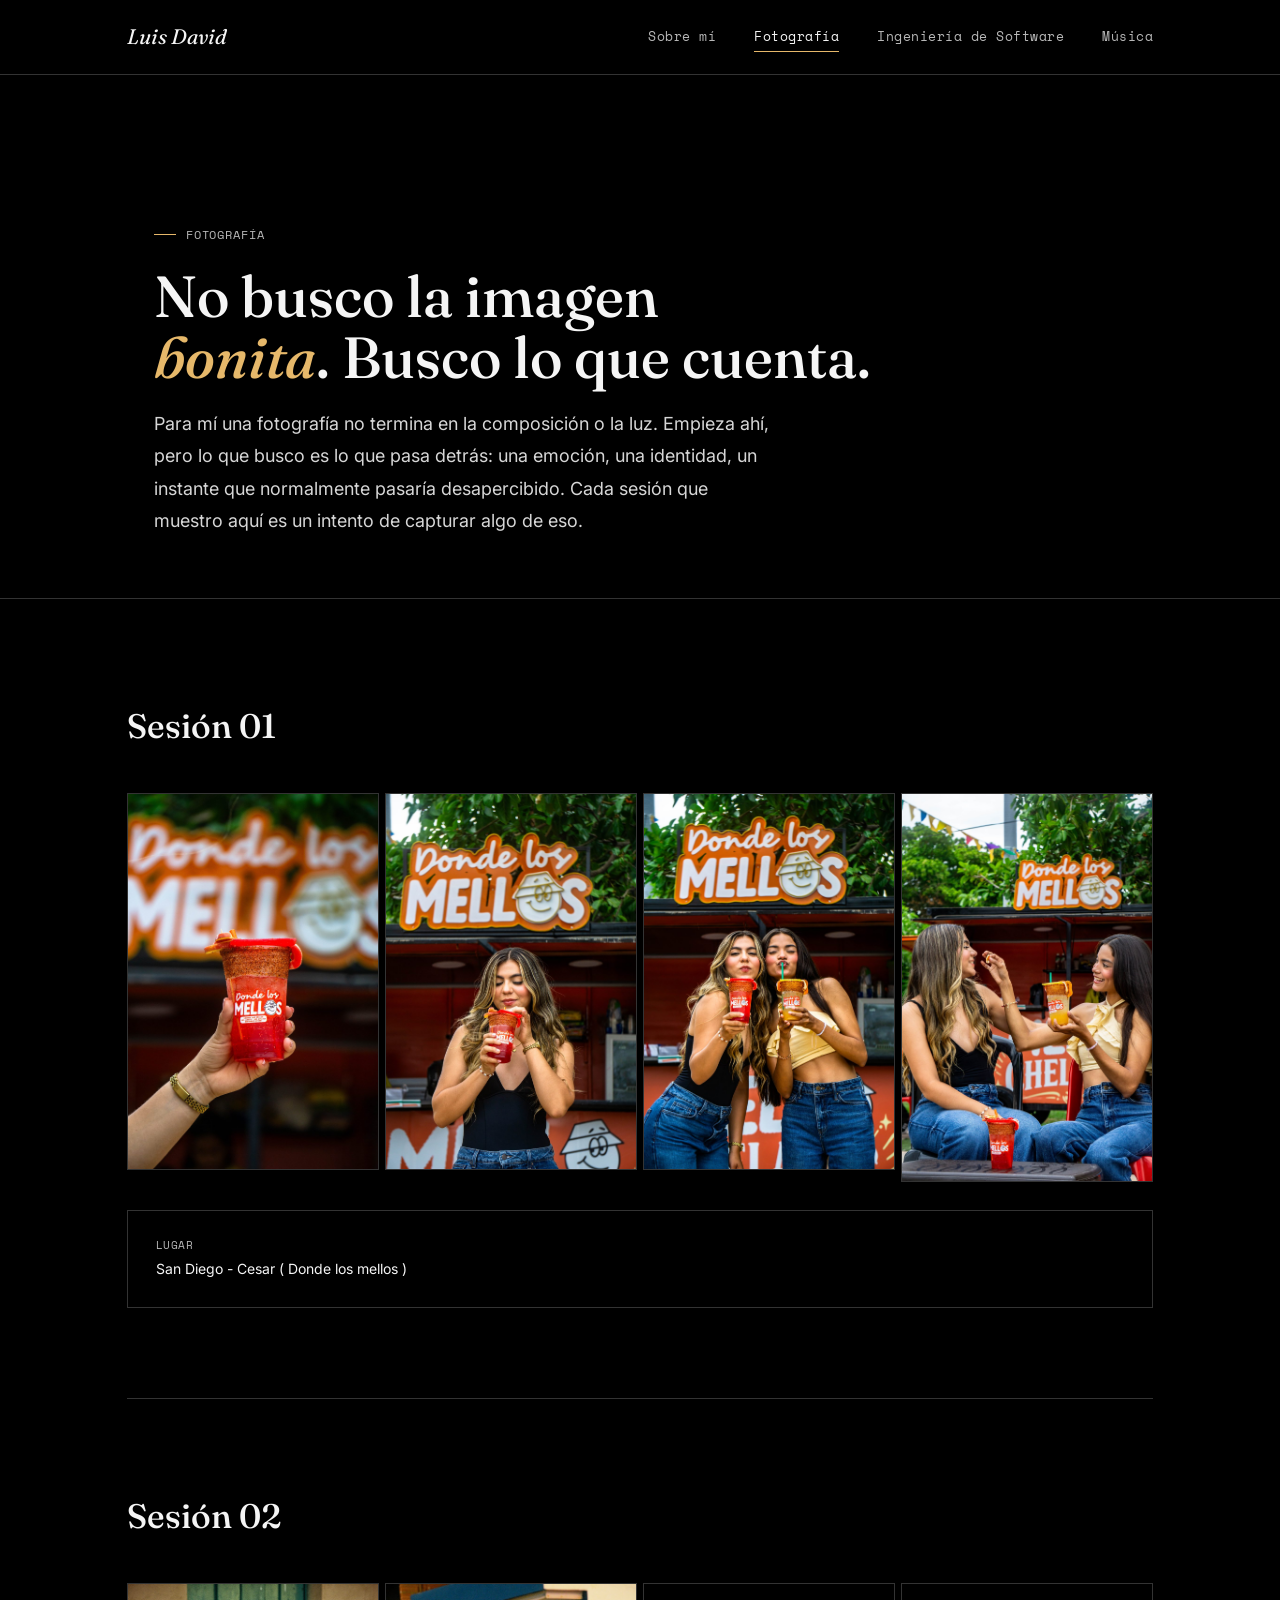
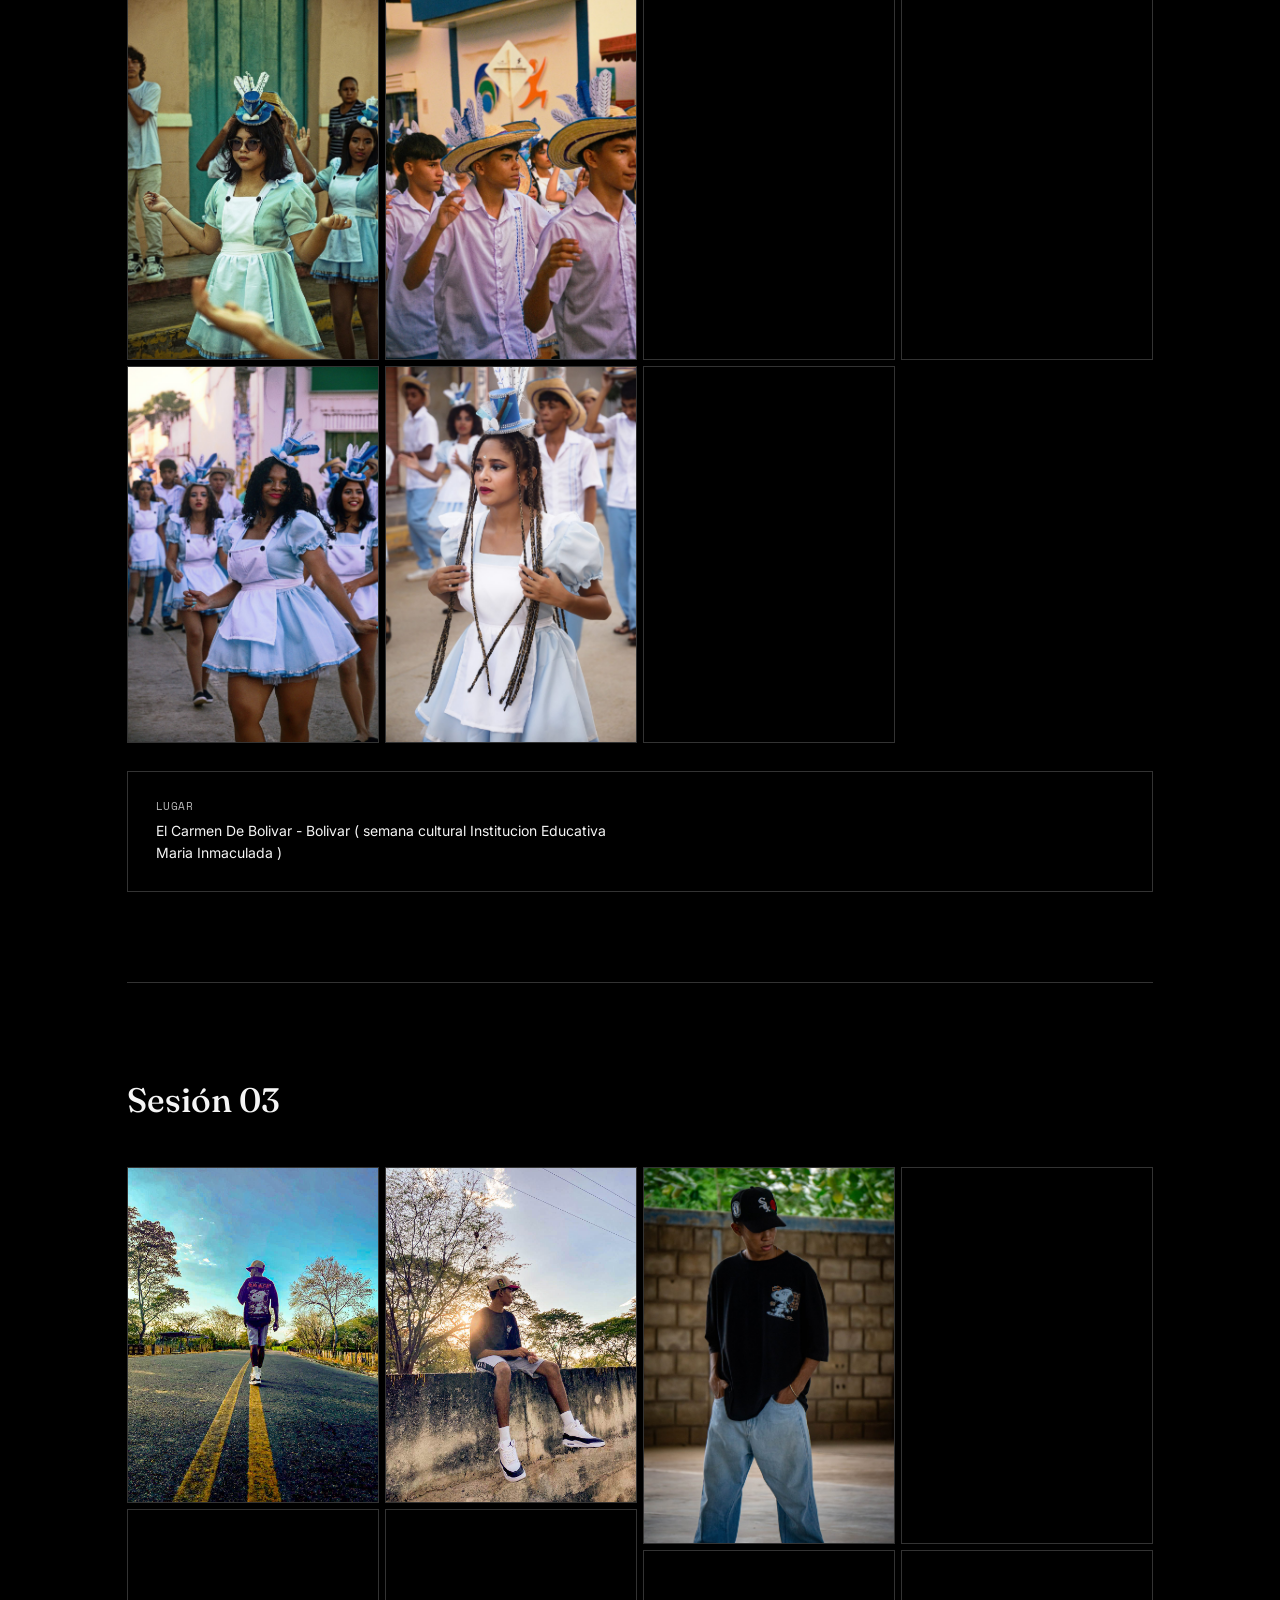
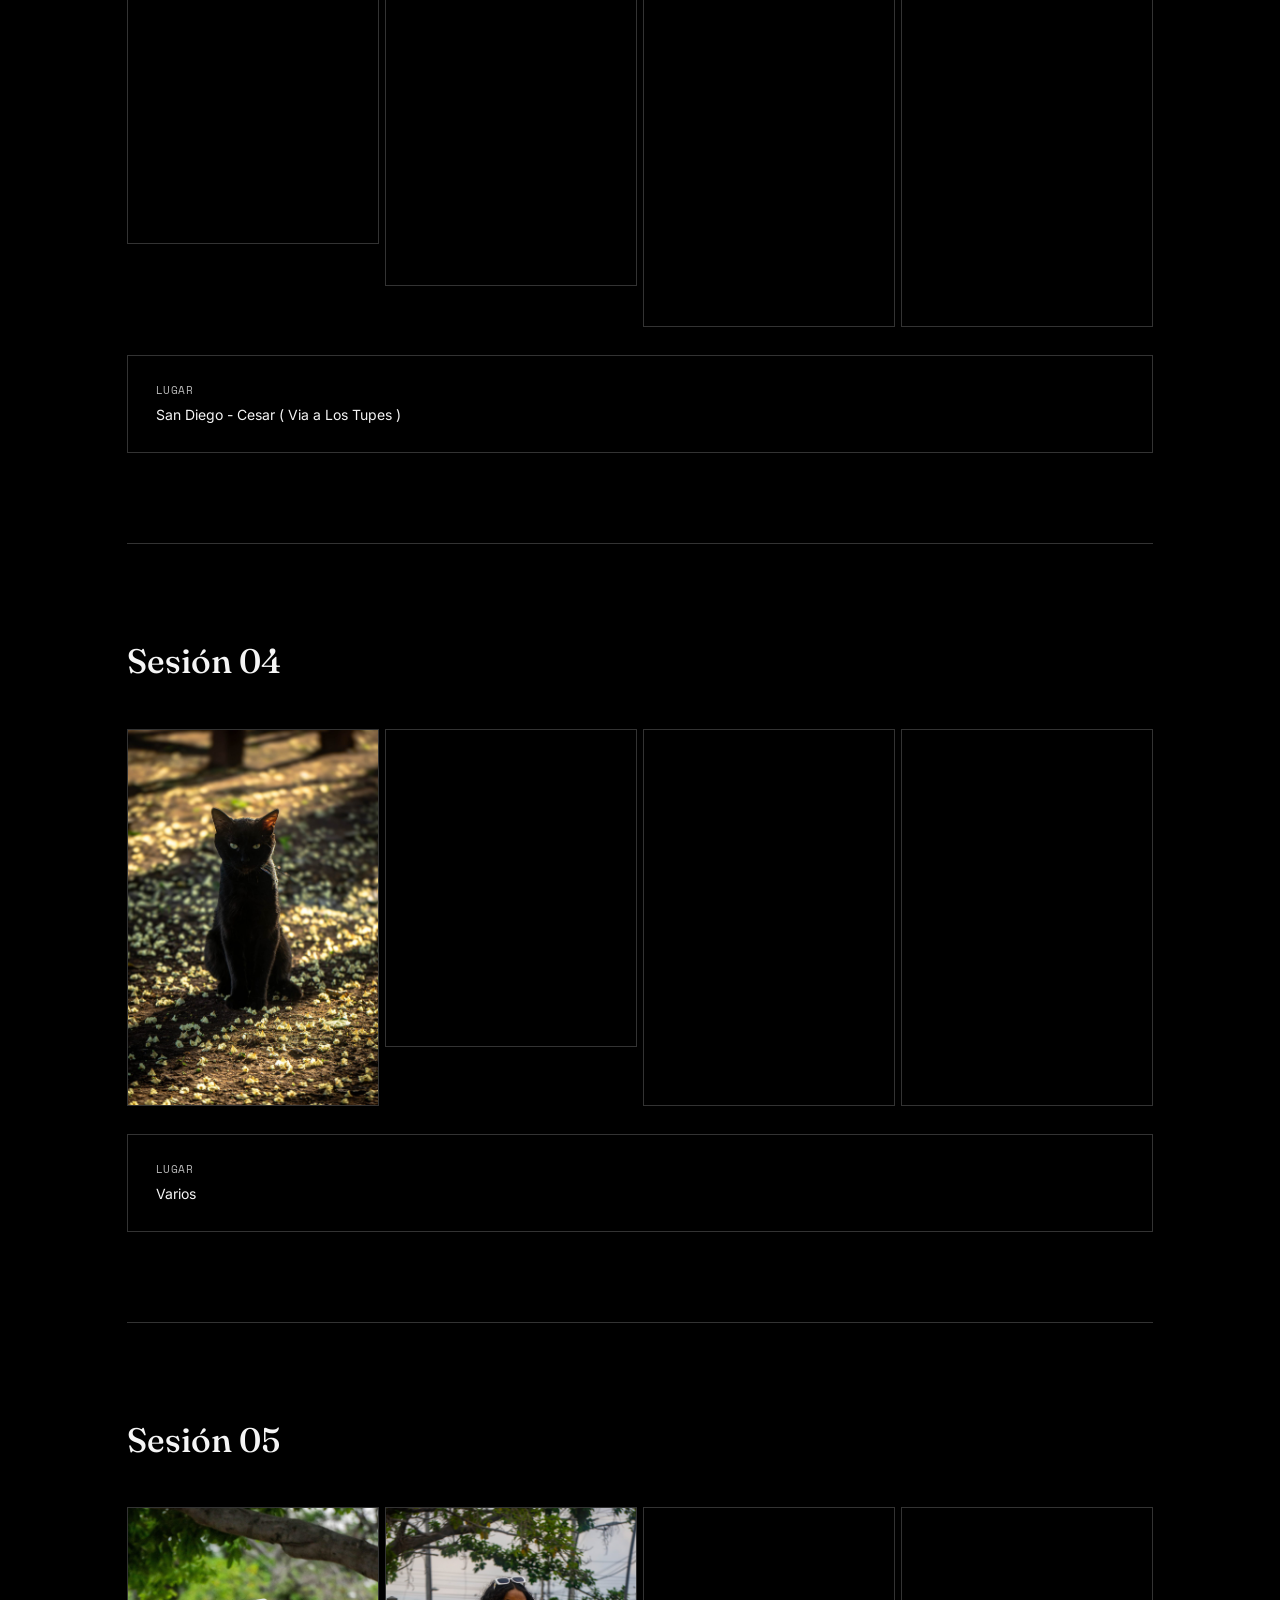
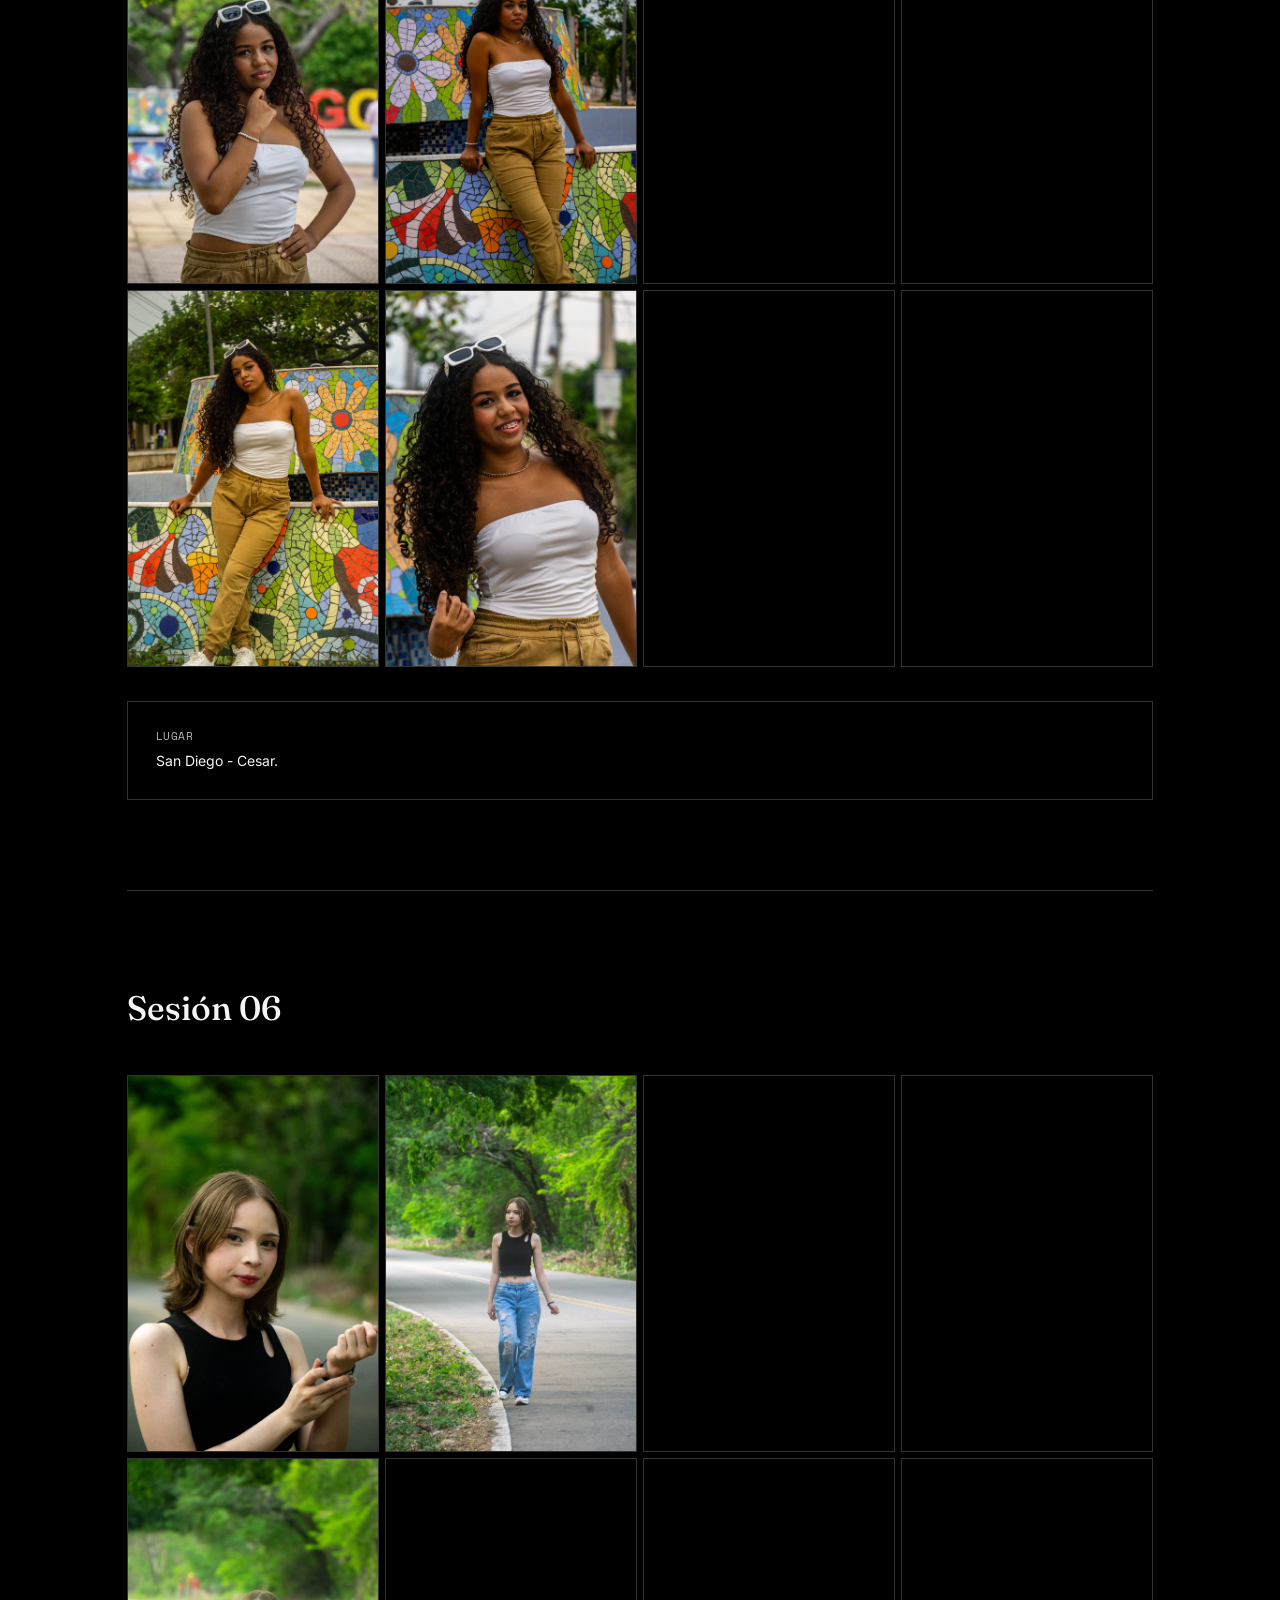
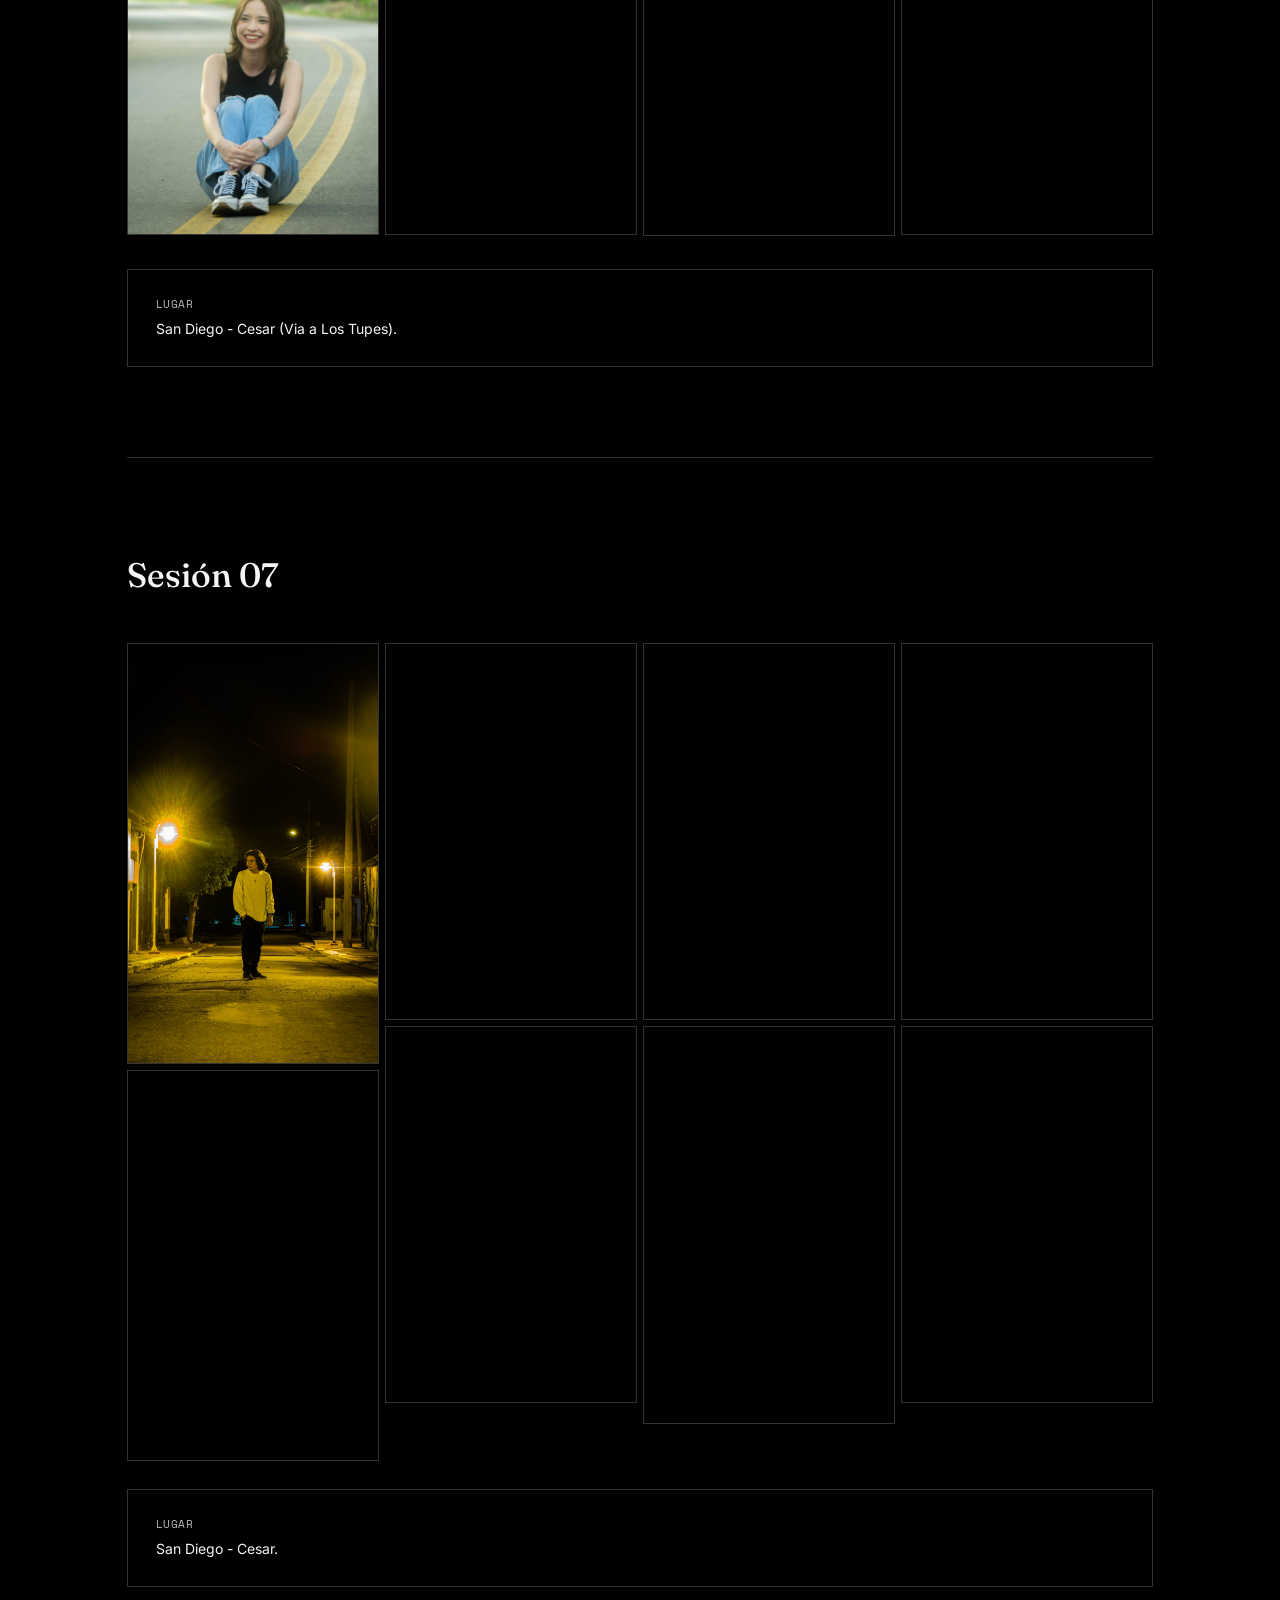
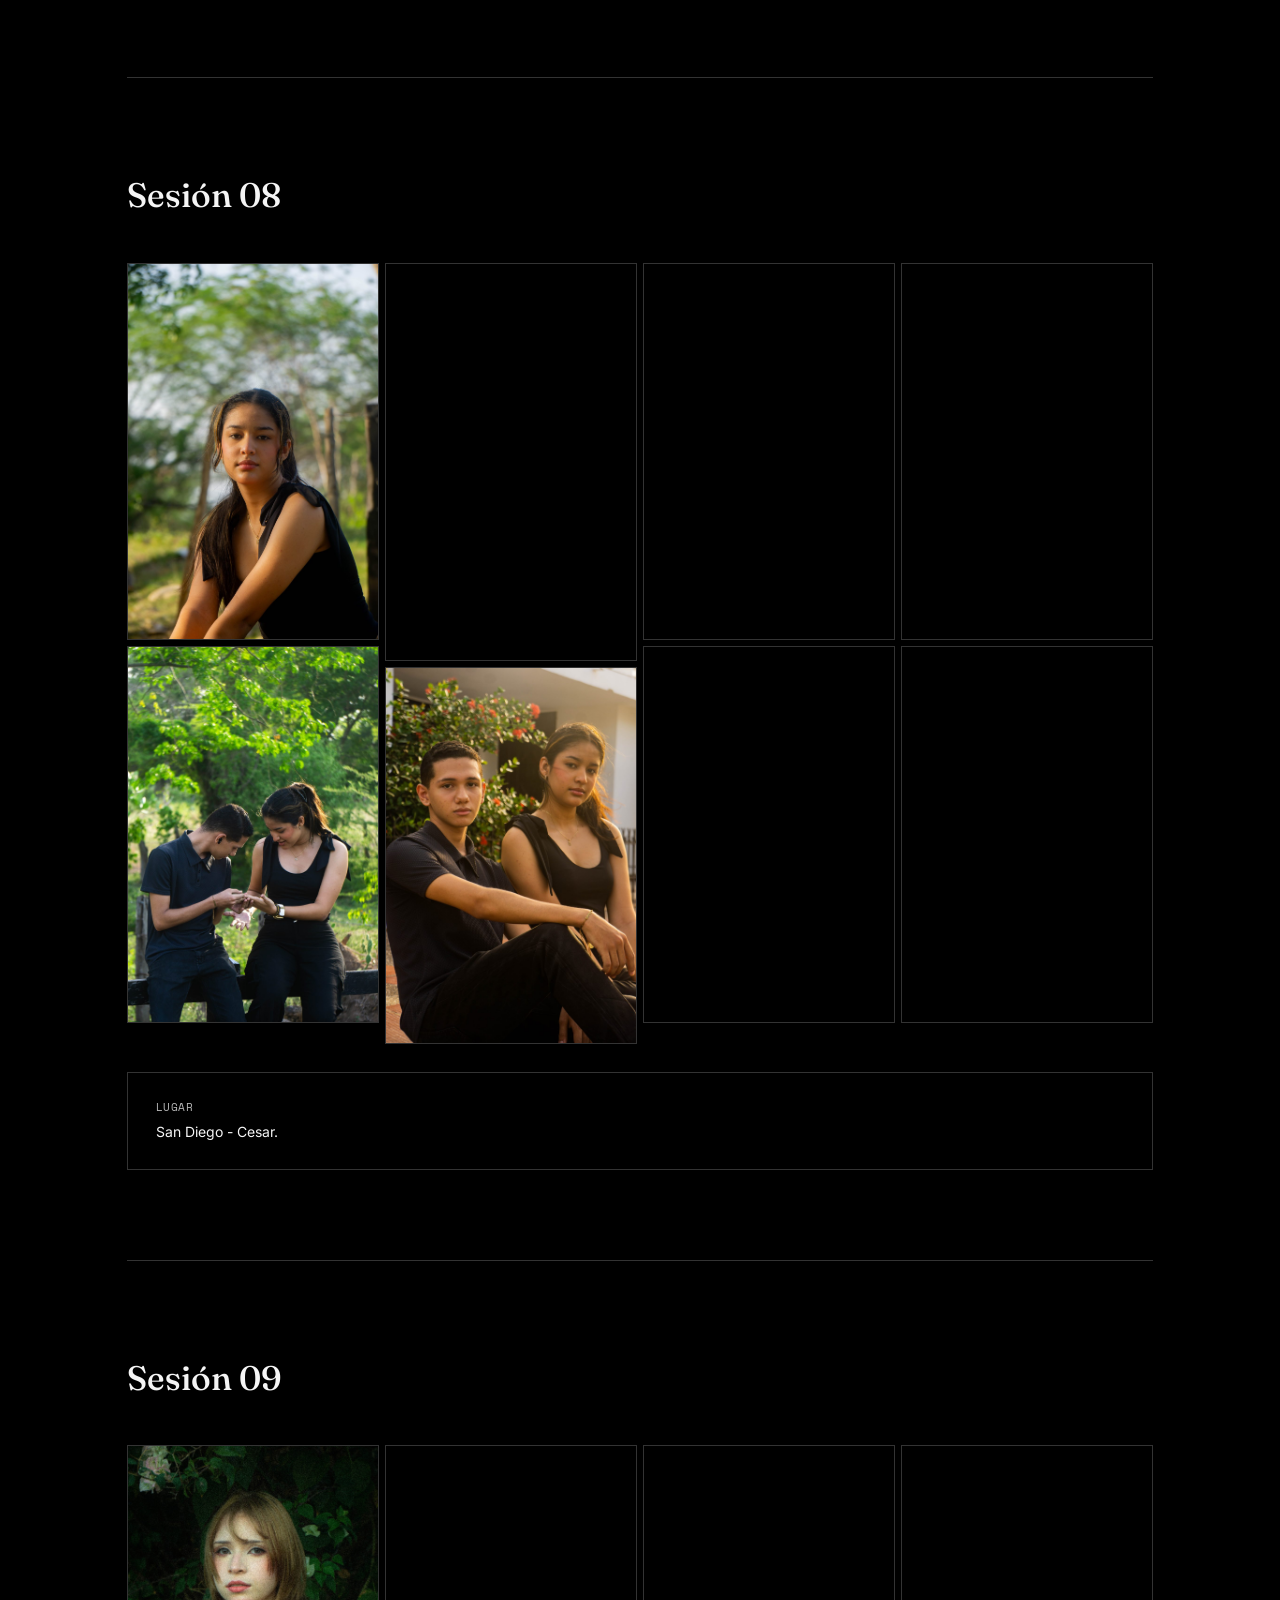
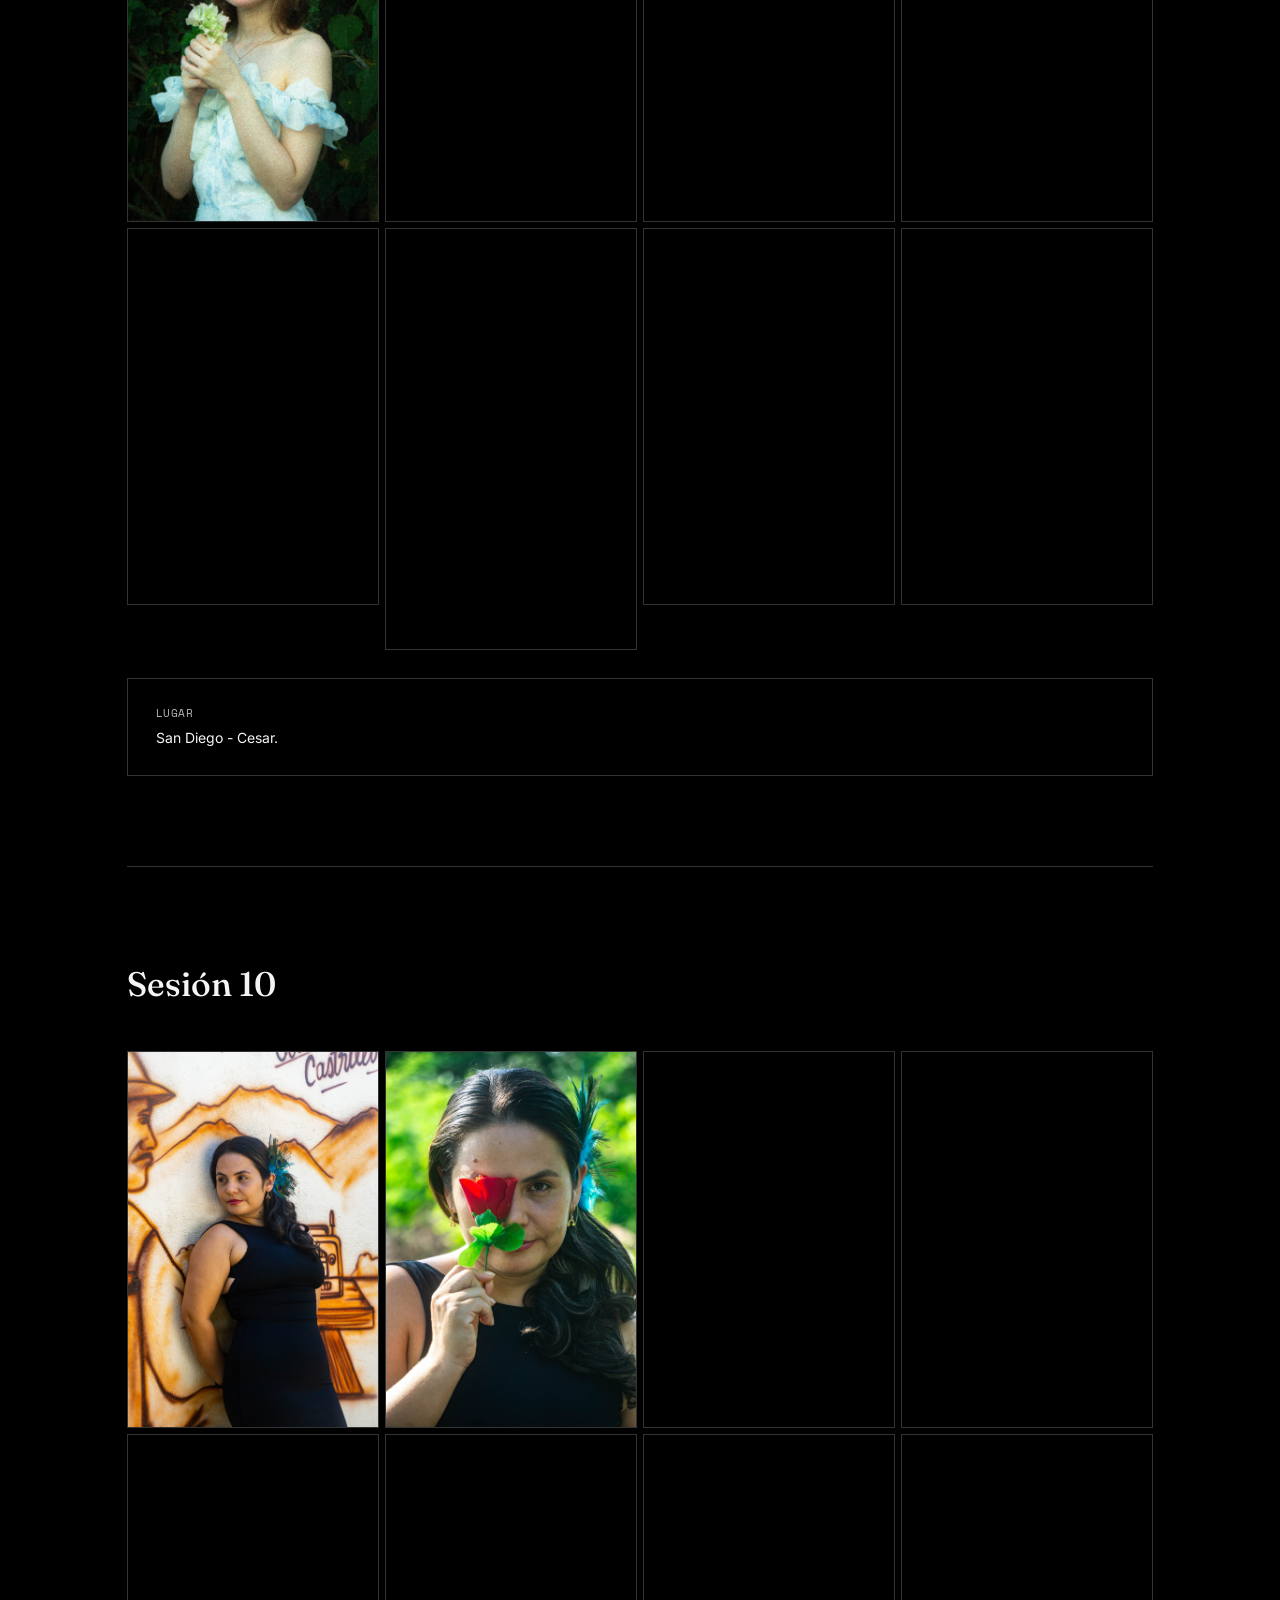
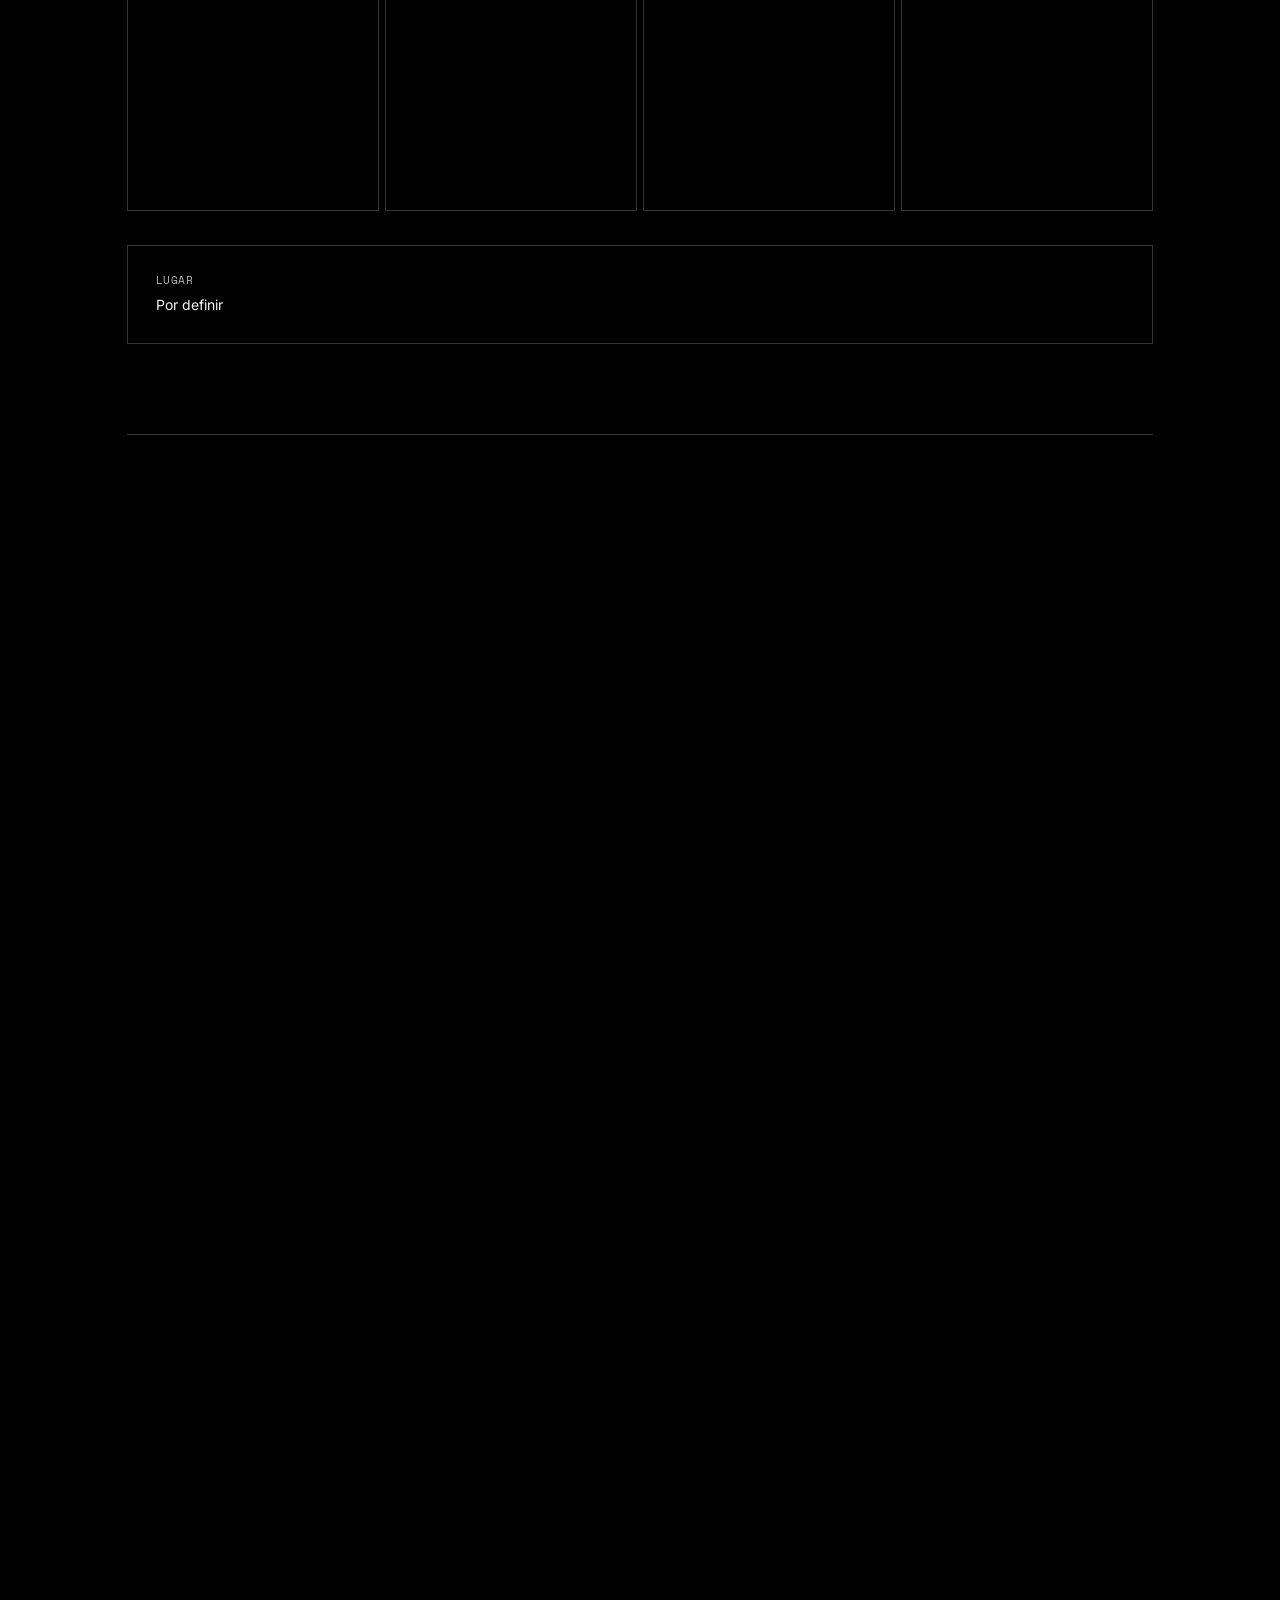
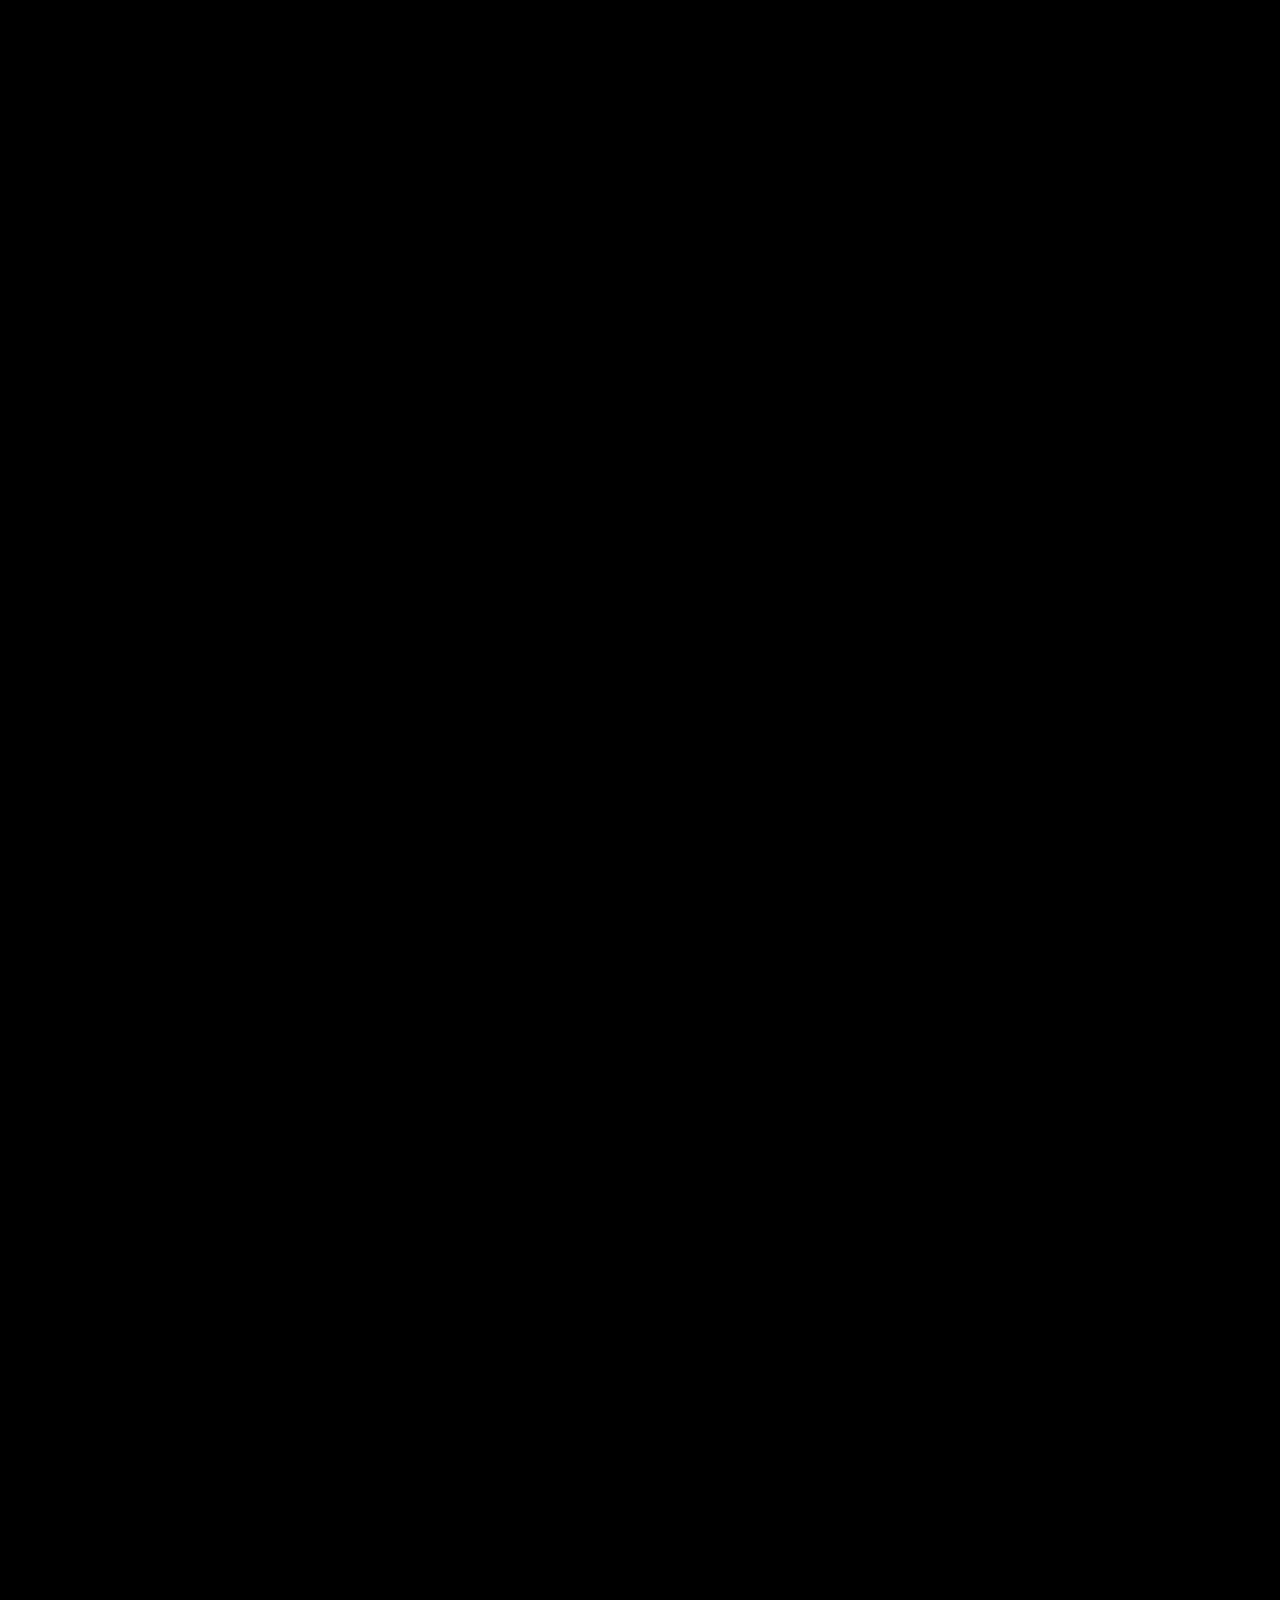
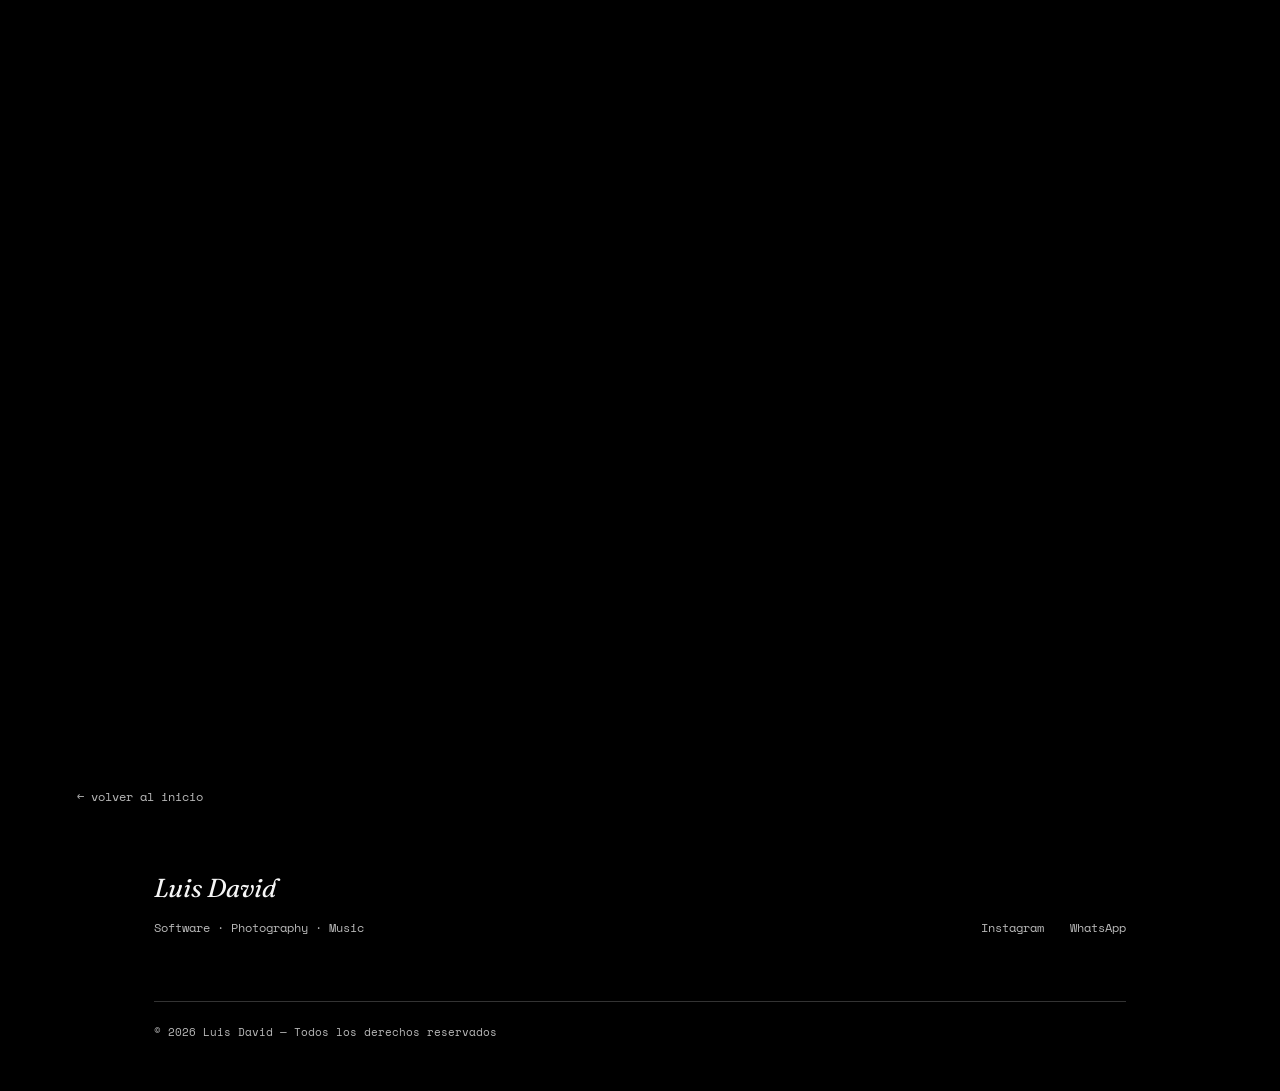
==== commit dd14b488: "Add files via upload" ====
--- a/pages/fotografia.html
+++ b/pages/fotografia.html
@@ -51,10 +51,10 @@
         <h3><!-- [CAMBIAR TÍTULO] -->Sesión 01</h3>
       </div>
       <div class="session-media">
-        <img src="../assets/fotografia/sesion-01/4.jpg" alt="Sesión 01 — foto principal">
-        <img src="../assets/fotografia/sesion-01/1.jpg" alt="Sesión 01 — foto adicional">
-        <img src="../assets/fotografia/sesion-01/2.jpg" alt="Sesión 01 — foto adicional">
-        <img src="../assets/fotografia/sesion-01/3.jpg" alt="Sesión 01 — foto adicional">
+        <img loading="lazy" decoding="async" src="../assets/fotografia/sesion-01/4.jpg" alt="Sesión 01 — foto principal">
+        <img loading="lazy" decoding="async" src="../assets/fotografia/sesion-01/1.jpg" alt="Sesión 01 — foto adicional">
+        <img loading="lazy" decoding="async" src="../assets/fotografia/sesion-01/2.jpg" alt="Sesión 01 — foto adicional">
+        <img loading="lazy" decoding="async" src="../assets/fotografia/sesion-01/3.jpg" alt="Sesión 01 — foto adicional">
 
       </div>
       <div class="meta-card">
@@ -84,13 +84,13 @@
         <h3><!-- [CAMBIAR TÍTULO] -->Sesión 02</h3>
       </div>
       <div class="session-media">
-        <img src="../assets/fotografia/sesion-02/4.jpg" alt="Sesión 02 — foto principal">
-        <img src="../assets/fotografia/sesion-02/1.jpg" alt="Sesión 02 — foto adicional">
-        <img src="../assets/fotografia/sesion-02/2.jpg" alt="Sesión 02 — foto adicional">
-        <img src="../assets/fotografia/sesion-02/3.jpg" alt="Sesión 02 — foto adicional">
-        <img src="../assets/fotografia/sesion-02/5.jpg" alt="Sesión 02 — foto adicional">
-        <img src="../assets/fotografia/sesion-02/6.jpg" alt="Sesión 02 — foto adicional">
-        <img src="../assets/fotografia/sesion-02/7.jpg" alt="Sesión 02 — foto adicional">
+        <img loading="lazy" decoding="async" src="../assets/fotografia/sesion-02/4.jpg" alt="Sesión 02 — foto principal">
+        <img loading="lazy" decoding="async" src="../assets/fotografia/sesion-02/1.jpg" alt="Sesión 02 — foto adicional">
+        <img loading="lazy" decoding="async" src="../assets/fotografia/sesion-02/2.jpg" alt="Sesión 02 — foto adicional">
+        <img loading="lazy" decoding="async" src="../assets/fotografia/sesion-02/3.jpg" alt="Sesión 02 — foto adicional">
+        <img loading="lazy" decoding="async" src="../assets/fotografia/sesion-02/5.jpg" alt="Sesión 02 — foto adicional">
+        <img loading="lazy" decoding="async" src="../assets/fotografia/sesion-02/6.jpg" alt="Sesión 02 — foto adicional">
+        <img loading="lazy" decoding="async" src="../assets/fotografia/sesion-02/7.jpg" alt="Sesión 02 — foto adicional">
 
       </div>
       <div class="meta-card">
@@ -125,14 +125,14 @@
         <h3>Sesión 03</h3>
       </div>
       <div class="session-media">
-        <img src="../assets/fotografia/sesion-03/1.jpg" alt="Sesión 03 — foto principal">
-        <img src="../assets/fotografia/sesion-03/2.jpg" alt="Sesión 03 — foto adicional">
-        <img src="../assets/fotografia/sesion-03/3.jpg" alt="Sesión 03 — foto adicional">
-        <img src="../assets/fotografia/sesion-03/4.jpg" alt="Sesión 03 — foto adicional">
-        <img src="../assets/fotografia/sesion-03/5.jpg" alt="Sesión 03 — foto adicional">
-        <img src="../assets/fotografia/sesion-03/6.jpg" alt="Sesión 03 — foto adicional">
-        <img src="../assets/fotografia/sesion-03/7.jpg" alt="Sesión 03 — foto adicional">
-        <img src="../assets/fotografia/sesion-03/8.jpg" alt="Sesión 03 — foto adicional">
+        <img loading="lazy" decoding="async" src="../assets/fotografia/sesion-03/1.jpg" alt="Sesión 03 — foto principal">
+        <img loading="lazy" decoding="async" src="../assets/fotografia/sesion-03/2.jpg" alt="Sesión 03 — foto adicional">
+        <img loading="lazy" decoding="async" src="../assets/fotografia/sesion-03/3.jpg" alt="Sesión 03 — foto adicional">
+        <img loading="lazy" decoding="async" src="../assets/fotografia/sesion-03/4.jpg" alt="Sesión 03 — foto adicional">
+        <img loading="lazy" decoding="async" src="../assets/fotografia/sesion-03/5.jpg" alt="Sesión 03 — foto adicional">
+        <img loading="lazy" decoding="async" src="../assets/fotografia/sesion-03/6.jpg" alt="Sesión 03 — foto adicional">
+        <img loading="lazy" decoding="async" src="../assets/fotografia/sesion-03/7.jpg" alt="Sesión 03 — foto adicional">
+        <img loading="lazy" decoding="async" src="../assets/fotografia/sesion-03/8.jpg" alt="Sesión 03 — foto adicional">
       </div>
       <div class="meta-card">
         <div class="field">
@@ -166,10 +166,10 @@
         <h3>Sesión 04</h3>
       </div>
       <div class="session-media">
-        <img src="../assets/fotografia/sesion-04/1.jpg" alt="Sesión 04 — foto principal">
-        <img src="../assets/fotografia/sesion-04/2.jpg" alt="Sesión 04 — foto adicional">
-        <img src="../assets/fotografia/sesion-04/3.jpg" alt="Sesión 04 — foto adicional">
-        <img src="../assets/fotografia/sesion-04/4.jpg" alt="Sesión 04 — foto adicional">
+        <img loading="lazy" decoding="async" src="../assets/fotografia/sesion-04/1.jpg" alt="Sesión 04 — foto principal">
+        <img loading="lazy" decoding="async" src="../assets/fotografia/sesion-04/2.jpg" alt="Sesión 04 — foto adicional">
+        <img loading="lazy" decoding="async" src="../assets/fotografia/sesion-04/3.jpg" alt="Sesión 04 — foto adicional">
+        <img loading="lazy" decoding="async" src="../assets/fotografia/sesion-04/4.jpg" alt="Sesión 04 — foto adicional">
       </div>
       <div class="meta-card">
         <div class="field">
@@ -202,14 +202,14 @@
         <h3>Sesión 05</h3>
       </div>
       <div class="session-media">
-        <img src="../assets/fotografia/sesion-05/1.jpg" alt="Sesión 05 — foto principal">
-        <img src="../assets/fotografia/sesion-05/2.jpg" alt="Sesión 05 — foto adicional">
-        <img src="../assets/fotografia/sesion-05/3.jpg" alt="Sesión 05 — foto adicional">
-        <img src="../assets/fotografia/sesion-05/4.jpg" alt="Sesión 05 — foto adicional">
-        <img src="../assets/fotografia/sesion-05/5.jpg" alt="Sesión 05 — foto adicional">
-        <img src="../assets/fotografia/sesion-05/6.jpg" alt="Sesión 05 — foto adicional">
-        <img src="../assets/fotografia/sesion-05/7.jpg" alt="Sesión 05 — foto adicional">
-        <img src="../assets/fotografia/sesion-05/8.jpg" alt="Sesión 05 — foto adicional">
+        <img loading="lazy" decoding="async" src="../assets/fotografia/sesion-05/1.jpg" alt="Sesión 05 — foto principal">
+        <img loading="lazy" decoding="async" src="../assets/fotografia/sesion-05/2.jpg" alt="Sesión 05 — foto adicional">
+        <img loading="lazy" decoding="async" src="../assets/fotografia/sesion-05/3.jpg" alt="Sesión 05 — foto adicional">
+        <img loading="lazy" decoding="async" src="../assets/fotografia/sesion-05/4.jpg" alt="Sesión 05 — foto adicional">
+        <img loading="lazy" decoding="async" src="../assets/fotografia/sesion-05/5.jpg" alt="Sesión 05 — foto adicional">
+        <img loading="lazy" decoding="async" src="../assets/fotografia/sesion-05/6.jpg" alt="Sesión 05 — foto adicional">
+        <img loading="lazy" decoding="async" src="../assets/fotografia/sesion-05/7.jpg" alt="Sesión 05 — foto adicional">
+        <img loading="lazy" decoding="async" src="../assets/fotografia/sesion-05/8.jpg" alt="Sesión 05 — foto adicional">
       </div>
       <div class="meta-card">
         <div class="field">
@@ -241,14 +241,14 @@
         <h3>Sesión 06</h3>
       </div>
       <div class="session-media">
-        <img src="../assets/fotografia/sesion-06/1.jpg" alt="Sesión 06 — foto principal">
-        <img src="../assets/fotografia/sesion-06/2.jpg" alt="Sesión 06 — foto adicional">
-        <img src="../assets/fotografia/sesion-06/3.jpg" alt="Sesión 06 — foto adicional">
-        <img src="../assets/fotografia/sesion-06/4.jpg" alt="Sesión 06 — foto adicional">
-        <img src="../assets/fotografia/sesion-06/5.jpg" alt="Sesión 06 — foto adicional">
-        <img src="../assets/fotografia/sesion-06/6.jpg" alt="Sesión 06 — foto adicional">
-        <img src="../assets/fotografia/sesion-06/7.jpg" alt="Sesión 06 — foto adicional">
-        <img src="../assets/fotografia/sesion-06/8.jpg" alt="Sesión 06 — foto adicional">
+        <img loading="lazy" decoding="async" src="../assets/fotografia/sesion-06/1.jpg" alt="Sesión 06 — foto principal">
+        <img loading="lazy" decoding="async" src="../assets/fotografia/sesion-06/2.jpg" alt="Sesión 06 — foto adicional">
+        <img loading="lazy" decoding="async" src="../assets/fotografia/sesion-06/3.jpg" alt="Sesión 06 — foto adicional">
+        <img loading="lazy" decoding="async" src="../assets/fotografia/sesion-06/4.jpg" alt="Sesión 06 — foto adicional">
+        <img loading="lazy" decoding="async" src="../assets/fotografia/sesion-06/5.jpg" alt="Sesión 06 — foto adicional">
+        <img loading="lazy" decoding="async" src="../assets/fotografia/sesion-06/6.jpg" alt="Sesión 06 — foto adicional">
+        <img loading="lazy" decoding="async" src="../assets/fotografia/sesion-06/7.jpg" alt="Sesión 06 — foto adicional">
+        <img loading="lazy" decoding="async" src="../assets/fotografia/sesion-06/8.jpg" alt="Sesión 06 — foto adicional">
       </div>
       <div class="meta-card">
         <div class="field">
@@ -281,14 +281,14 @@
         <h3>Sesión 07</h3>
       </div>
       <div class="session-media">
-        <img src="../assets/fotografia/sesion-07/1.jpg" alt="Sesión 07 — foto principal">
-        <img src="../assets/fotografia/sesion-07/2.jpg" alt="Sesión 07 — foto adicional">
-        <img src="../assets/fotografia/sesion-07/3.jpg" alt="Sesión 07 — foto adicional">
-        <img src="../assets/fotografia/sesion-07/4.jpg" alt="Sesión 07 — foto adicional">
-        <img src="../assets/fotografia/sesion-07/5.jpg" alt="Sesión 07 — foto adicional">
-        <img src="../assets/fotografia/sesion-07/6.jpg" alt="Sesión 07 — foto adicional">
-        <img src="../assets/fotografia/sesion-07/7.jpg" alt="Sesión 07 — foto adicional">
-        <img src="../assets/fotografia/sesion-07/8.jpg" alt="Sesión 07 — foto adicional">
+        <img loading="lazy" decoding="async" src="../assets/fotografia/sesion-07/1.jpg" alt="Sesión 07 — foto principal">
+        <img loading="lazy" decoding="async" src="../assets/fotografia/sesion-07/2.jpg" alt="Sesión 07 — foto adicional">
+        <img loading="lazy" decoding="async" src="../assets/fotografia/sesion-07/3.jpg" alt="Sesión 07 — foto adicional">
+        <img loading="lazy" decoding="async" src="../assets/fotografia/sesion-07/4.jpg" alt="Sesión 07 — foto adicional">
+        <img loading="lazy" decoding="async" src="../assets/fotografia/sesion-07/5.jpg" alt="Sesión 07 — foto adicional">
+        <img loading="lazy" decoding="async" src="../assets/fotografia/sesion-07/6.jpg" alt="Sesión 07 — foto adicional">
+        <img loading="lazy" decoding="async" src="../assets/fotografia/sesion-07/7.jpg" alt="Sesión 07 — foto adicional">
+        <img loading="lazy" decoding="async" src="../assets/fotografia/sesion-07/8.jpg" alt="Sesión 07 — foto adicional">
       </div>
       <div class="meta-card">
         <div class="field">
@@ -321,14 +321,14 @@
         <h3>Sesión 08</h3>
       </div>
       <div class="session-media">
-        <img src="../assets/fotografia/sesion-08/1.jpg" alt="Sesión 08 — foto principal">
-        <img src="../assets/fotografia/sesion-08/2.jpg" alt="Sesión 08 — foto adicional">
-        <img src="../assets/fotografia/sesion-08/3.jpg" alt="Sesión 08 — foto adicional">
-        <img src="../assets/fotografia/sesion-08/4.jpg" alt="Sesión 08 — foto adicional">
-        <img src="../assets/fotografia/sesion-08/5.jpg" alt="Sesión 08 — foto adicional">
-        <img src="../assets/fotografia/sesion-08/6.jpg" alt="Sesión 08 — foto adicional">
-        <img src="../assets/fotografia/sesion-08/7.jpg" alt="Sesión 08 — foto adicional">
-        <img src="../assets/fotografia/sesion-08/8.jpg" alt="Sesión 08 — foto adicional">
+        <img loading="lazy" decoding="async" src="../assets/fotografia/sesion-08/1.jpg" alt="Sesión 08 — foto principal">
+        <img loading="lazy" decoding="async" src="../assets/fotografia/sesion-08/2.jpg" alt="Sesión 08 — foto adicional">
+        <img loading="lazy" decoding="async" src="../assets/fotografia/sesion-08/3.jpg" alt="Sesión 08 — foto adicional">
+        <img loading="lazy" decoding="async" src="../assets/fotografia/sesion-08/4.jpg" alt="Sesión 08 — foto adicional">
+        <img loading="lazy" decoding="async" src="../assets/fotografia/sesion-08/5.jpg" alt="Sesión 08 — foto adicional">
+        <img loading="lazy" decoding="async" src="../assets/fotografia/sesion-08/6.jpg" alt="Sesión 08 — foto adicional">
+        <img loading="lazy" decoding="async" src="../assets/fotografia/sesion-08/7.jpg" alt="Sesión 08 — foto adicional">
+        <img loading="lazy" decoding="async" src="../assets/fotografia/sesion-08/8.jpg" alt="Sesión 08 — foto adicional">
       </div>
       <div class="meta-card">
         <div class="field">
@@ -359,14 +359,14 @@
         <h3>Sesión 09</h3>
       </div>
       <div class="session-media">
-        <img src="../assets/fotografia/sesion-09/1.jpg" alt="Sesión 09 — foto principal">
-        <img src="../assets/fotografia/sesion-09/2.jpg" alt="Sesión 09 — foto adicional">
-        <img src="../assets/fotografia/sesion-09/3.jpg" alt="Sesión 09 — foto adicional">
-        <img src="../assets/fotografia/sesion-09/4.jpg" alt="Sesión 09 — foto adicional">
-        <img src="../assets/fotografia/sesion-09/5.jpg" alt="Sesión 09 — foto adicional">
-        <img src="../assets/fotografia/sesion-09/6.jpg" alt="Sesión 09 — foto adicional">
-        <img src="../assets/fotografia/sesion-09/7.jpg" alt="Sesión 09 — foto adicional">
-        <img src="../assets/fotografia/sesion-09/8.jpg" alt="Sesión 09 — foto adicional">
+        <img loading="lazy" decoding="async" src="../assets/fotografia/sesion-09/1.jpg" alt="Sesión 09 — foto principal">
+        <img loading="lazy" decoding="async" src="../assets/fotografia/sesion-09/2.jpg" alt="Sesión 09 — foto adicional">
+        <img loading="lazy" decoding="async" src="../assets/fotografia/sesion-09/3.jpg" alt="Sesión 09 — foto adicional">
+        <img loading="lazy" decoding="async" src="../assets/fotografia/sesion-09/4.jpg" alt="Sesión 09 — foto adicional">
+        <img loading="lazy" decoding="async" src="../assets/fotografia/sesion-09/5.jpg" alt="Sesión 09 — foto adicional">
+        <img loading="lazy" decoding="async" src="../assets/fotografia/sesion-09/6.jpg" alt="Sesión 09 — foto adicional">
+        <img loading="lazy" decoding="async" src="../assets/fotografia/sesion-09/7.jpg" alt="Sesión 09 — foto adicional">
+        <img loading="lazy" decoding="async" src="../assets/fotografia/sesion-09/8.jpg" alt="Sesión 09 — foto adicional">
       </div>
       <div class="meta-card">
         <div class="field">
@@ -397,14 +397,14 @@
         <h3>Sesión 10</h3>
       </div>
       <div class="session-media">
-        <img src="../assets/fotografia/sesion-10/1.jpg" alt="Sesión 10 — foto principal">
-        <img src="../assets/fotografia/sesion-10/2.jpg" alt="Sesión 10 — foto adicional">
-        <img src="../assets/fotografia/sesion-10/3.jpg" alt="Sesión 10 — foto adicional">
-        <img src="../assets/fotografia/sesion-10/4.jpg" alt="Sesión 10 — foto adicional">
-        <img src="../assets/fotografia/sesion-10/5.jpg" alt="Sesión 10 — foto adicional">
-        <img src="../assets/fotografia/sesion-10/6.jpg" alt="Sesión 10 — foto adicional">
-        <img src="../assets/fotografia/sesion-10/7.jpg" alt="Sesión 10 — foto adicional">
-        <img src="../assets/fotografia/sesion-10/8.jpg" alt="Sesión 10 — foto adicional">
+        <img loading="lazy" decoding="async" src="../assets/fotografia/sesion-10/1.jpg" alt="Sesión 10 — foto principal">
+        <img loading="lazy" decoding="async" src="../assets/fotografia/sesion-10/2.jpg" alt="Sesión 10 — foto adicional">
+        <img loading="lazy" decoding="async" src="../assets/fotografia/sesion-10/3.jpg" alt="Sesión 10 — foto adicional">
+        <img loading="lazy" decoding="async" src="../assets/fotografia/sesion-10/4.jpg" alt="Sesión 10 — foto adicional">
+        <img loading="lazy" decoding="async" src="../assets/fotografia/sesion-10/5.jpg" alt="Sesión 10 — foto adicional">
+        <img loading="lazy" decoding="async" src="../assets/fotografia/sesion-10/6.jpg" alt="Sesión 10 — foto adicional">
+        <img loading="lazy" decoding="async" src="../assets/fotografia/sesion-10/7.jpg" alt="Sesión 10 — foto adicional">
+        <img loading="lazy" decoding="async" src="../assets/fotografia/sesion-10/8.jpg" alt="Sesión 10 — foto adicional">
       </div>
       <div class="meta-card">
         <div class="field">
@@ -435,14 +435,14 @@
         <h3>Sesión 11</h3>
       </div>
       <div class="session-media">
-        <img src="../assets/fotografia/sesion-11/1.jpg" alt="Sesión 11 — foto principal">
-        <img src="../assets/fotografia/sesion-11/2.jpg" alt="Sesión 11 — foto adicional">
-        <img src="../assets/fotografia/sesion-11/3.jpg" alt="Sesión 11 — foto adicional">
-        <img src="../assets/fotografia/sesion-11/4.jpg" alt="Sesión 11 — foto adicional">
-        <img src="../assets/fotografia/sesion-11/5.jpg" alt="Sesión 11 — foto adicional">
-        <img src="../assets/fotografia/sesion-11/6.jpg" alt="Sesión 11 — foto adicional">
-        <img src="../assets/fotografia/sesion-11/7.jpg" alt="Sesión 11 — foto adicional">
-        <img src="../assets/fotografia/sesion-11/8.jpg" alt="Sesión 11 — foto adicional">
+        <img loading="lazy" decoding="async" src="../assets/fotografia/sesion-11/1.jpg" alt="Sesión 11 — foto principal">
+        <img loading="lazy" decoding="async" src="../assets/fotografia/sesion-11/2.jpg" alt="Sesión 11 — foto adicional">
+        <img loading="lazy" decoding="async" src="../assets/fotografia/sesion-11/3.jpg" alt="Sesión 11 — foto adicional">
+        <img loading="lazy" decoding="async" src="../assets/fotografia/sesion-11/4.jpg" alt="Sesión 11 — foto adicional">
+        <img loading="lazy" decoding="async" src="../assets/fotografia/sesion-11/5.jpg" alt="Sesión 11 — foto adicional">
+        <img loading="lazy" decoding="async" src="../assets/fotografia/sesion-11/6.jpg" alt="Sesión 11 — foto adicional">
+        <img loading="lazy" decoding="async" src="../assets/fotografia/sesion-11/7.jpg" alt="Sesión 11 — foto adicional">
+        <img loading="lazy" decoding="async" src="../assets/fotografia/sesion-11/8.jpg" alt="Sesión 11 — foto adicional">
       </div>
       <div class="meta-card">
         <div class="field">
@@ -473,14 +473,14 @@
         <h3>Sesión 12</h3>
       </div>
       <div class="session-media">
-        <img src="../assets/fotografia/sesion-12/1.jpg" alt="Sesión 12 — foto principal">
-        <img src="../assets/fotografia/sesion-12/2.jpg" alt="Sesión 12 — foto adicional">
-        <img src="../assets/fotografia/sesion-12/3.jpg" alt="Sesión 12 — foto adicional">
-        <img src="../assets/fotografia/sesion-12/4.jpg" alt="Sesión 12 — foto adicional">
-        <img src="../assets/fotografia/sesion-12/5.jpg" alt="Sesión 12 — foto adicional">
-        <img src="../assets/fotografia/sesion-12/6.jpg" alt="Sesión 12 — foto adicional">
-        <img src="../assets/fotografia/sesion-12/7.jpg" alt="Sesión 12 — foto adicional">
-        <img src="../assets/fotografia/sesion-12/8.jpg" alt="Sesión 12 — foto adicional">
+        <img loading="lazy" decoding="async" src="../assets/fotografia/sesion-12/1.jpg" alt="Sesión 12 — foto principal">
+        <img loading="lazy" decoding="async" src="../assets/fotografia/sesion-12/2.jpg" alt="Sesión 12 — foto adicional">
+        <img loading="lazy" decoding="async" src="../assets/fotografia/sesion-12/3.jpg" alt="Sesión 12 — foto adicional">
+        <img loading="lazy" decoding="async" src="../assets/fotografia/sesion-12/4.jpg" alt="Sesión 12 — foto adicional">
+        <img loading="lazy" decoding="async" src="../assets/fotografia/sesion-12/5.jpg" alt="Sesión 12 — foto adicional">
+        <img loading="lazy" decoding="async" src="../assets/fotografia/sesion-12/6.jpg" alt="Sesión 12 — foto adicional">
+        <img loading="lazy" decoding="async" src="../assets/fotografia/sesion-12/7.jpg" alt="Sesión 12 — foto adicional">
+        <img loading="lazy" decoding="async" src="../assets/fotografia/sesion-12/8.jpg" alt="Sesión 12 — foto adicional">
       </div>
       <div class="meta-card">
         <div class="field">
@@ -511,14 +511,14 @@
         <h3>Sesión 13</h3>
       </div>
       <div class="session-media">
-        <img src="../assets/fotografia/sesion-13/1.jpeg" alt="Sesión 13 — foto principal">
-        <img src="../assets/fotografia/sesion-13/2.jpeg" alt="Sesión 13 — foto adicional">
-        <img src="../assets/fotografia/sesion-13/3.jpeg" alt="Sesión 13 — foto adicional">
-        <img src="../assets/fotografia/sesion-13/4.jpeg" alt="Sesión 13 — foto adicional">
-        <img src="../assets/fotografia/sesion-13/5.jpeg" alt="Sesión 13 — foto adicional">
-        <img src="../assets/fotografia/sesion-13/6.jpeg" alt="Sesión 13 — foto adicional">
-        <img src="../assets/fotografia/sesion-13/7.jpeg" alt="Sesión 13 — foto adicional">
-        <img src="../assets/fotografia/sesion-13/8.jpeg" alt="Sesión 13 — foto adicional">
+        <img loading="lazy" decoding="async" src="../assets/fotografia/sesion-13/1.jpeg" alt="Sesión 13 — foto principal">
+        <img loading="lazy" decoding="async" src="../assets/fotografia/sesion-13/2.jpeg" alt="Sesión 13 — foto adicional">
+        <img loading="lazy" decoding="async" src="../assets/fotografia/sesion-13/3.jpeg" alt="Sesión 13 — foto adicional">
+        <img loading="lazy" decoding="async" src="../assets/fotografia/sesion-13/4.jpeg" alt="Sesión 13 — foto adicional">
+        <img loading="lazy" decoding="async" src="../assets/fotografia/sesion-13/5.jpeg" alt="Sesión 13 — foto adicional">
+        <img loading="lazy" decoding="async" src="../assets/fotografia/sesion-13/6.jpeg" alt="Sesión 13 — foto adicional">
+        <img loading="lazy" decoding="async" src="../assets/fotografia/sesion-13/7.jpeg" alt="Sesión 13 — foto adicional">
+        <img loading="lazy" decoding="async" src="../assets/fotografia/sesion-13/8.jpeg" alt="Sesión 13 — foto adicional">
       </div>
       <div class="meta-card">
         <div class="field">
@@ -556,11 +556,11 @@
         <p>Software · Photography · Music</p>
       </div>
       <ul class="footer-links">
-        <li><a href="#" target="_blank" rel="noopener">GitHub</a></li>
-        <li><a href="#" target="_blank" rel="noopener">Instagram</a></li>
-        <li><a href="#" target="_blank" rel="noopener">LinkedIn</a></li>
-        <li><a href="mailto:tu-correo@ejemplo.com">Email</a></li>
-        <li><a href="#" target="_blank" rel="noopener">WhatsApp</a></li>
+   
+        <li><a href="https://www.instagram.com/paredes3agal/" target="_blank" rel="noopener">Instagram</a></li>
+      
+       
+        <li><a href="https://wa.link/wp0bkh" target="_blank" rel="noopener">WhatsApp</a></li>
       </ul>
       <div class="footer-note">© 2026 Luis David — Todos los derechos reservados</div>
     </div>
